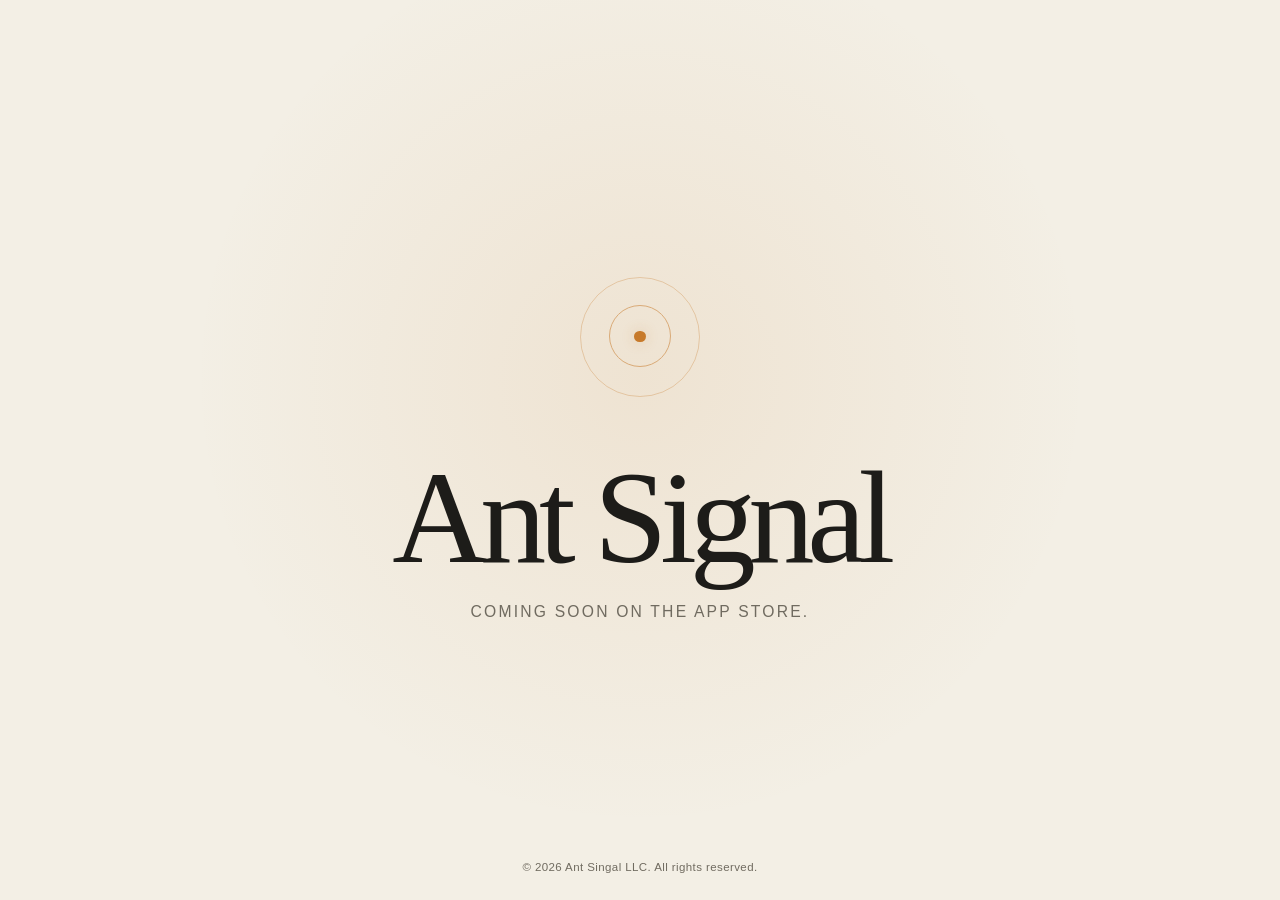
==== index.html @ f6fb0ec6 "Add landing page footer" ====
<!doctype html>
<html lang="en">
  <head>
    <meta charset="utf-8">
    <meta name="viewport" content="width=device-width, initial-scale=1">
    <meta name="referrer" content="no-referrer">
    <meta
      http-equiv="Content-Security-Policy"
      content="default-src 'self'; base-uri 'none'; connect-src 'none'; font-src 'self'; form-action 'none'; frame-src 'none'; img-src 'self' data:; object-src 'none'; script-src 'none'; style-src 'self'; upgrade-insecure-requests"
    >

    <title>Ant Signal</title>
    <meta name="description" content="Ant Signal is coming soon on the App Store.">
    <meta name="robots" content="index, follow">
    <meta name="theme-color" content="#f3efe5">
    <link rel="canonical" href="https://antsignal.com/">

    <meta property="og:type" content="website">
    <meta property="og:site_name" content="Ant Signal">
    <meta property="og:title" content="Ant Signal">
    <meta property="og:description" content="Coming soon on the App Store.">
    <meta property="og:url" content="https://antsignal.com/">
    <meta name="twitter:card" content="summary">
    <meta name="twitter:title" content="Ant Signal">
    <meta name="twitter:description" content="Coming soon on the App Store.">

    <link rel="stylesheet" href="styles.css">
  </head>
  <body>
    <main class="landing" aria-labelledby="page-title">
      <div class="signal" aria-hidden="true">
        <span class="signal__ring signal__ring--outer"></span>
        <span class="signal__ring signal__ring--inner"></span>
        <span class="signal__core"></span>
      </div>

      <div class="copy">
        <h1 id="page-title">Ant Signal</h1>
        <p class="tagline">Coming soon on the App Store.</p>
      </div>
    </main>

    <footer class="site-footer">
      <p>&copy; 2026 Ant Singal LLC. All rights reserved.</p>
    </footer>
  </body>
</html>
---- styles.css ----
:root {
  color-scheme: light;
  --paper: #f3efe5;
  --ink: #1d1c19;
  --muted: #706b60;
  --amber: #c77a2b;
  --amber-soft: rgba(199, 122, 43, 0.24);
  font-family: Inter, ui-sans-serif, -apple-system, BlinkMacSystemFont, "Segoe UI", sans-serif;
  font-synthesis: none;
  text-rendering: optimizeLegibility;
}

* {
  box-sizing: border-box;
}

html {
  min-width: 320px;
  min-height: 100%;
  background: var(--paper);
}

body {
  min-height: 100vh;
  min-height: 100svh;
  margin: 0;
  color: var(--ink);
  background:
    radial-gradient(circle at 50% 42%, rgba(199, 122, 43, 0.1), transparent 28rem),
    var(--paper);
}

body::before {
  position: fixed;
  inset: 0;
  z-index: -1;
  pointer-events: none;
  content: "";
  opacity: 0.28;
  background-image:
    linear-gradient(rgba(29, 28, 25, 0.025) 1px, transparent 1px),
    linear-gradient(90deg, rgba(29, 28, 25, 0.025) 1px, transparent 1px);
  background-size: 4rem 4rem;
  mask-image: radial-gradient(circle at center, black, transparent 70%);
}

.landing {
  display: grid;
  min-height: 100vh;
  min-height: 100svh;
  place-content: center;
  justify-items: center;
  gap: clamp(2.25rem, 7vh, 4.5rem);
  padding: clamp(2rem, 6vw, 5rem);
  text-align: center;
}

.signal {
  position: relative;
  display: grid;
  width: clamp(5.5rem, 14vw, 7.5rem);
  aspect-ratio: 1;
  place-items: center;
  color: var(--amber);
}

.signal__ring,
.signal__core {
  position: absolute;
  display: block;
  border-radius: 50%;
}

.signal__ring {
  border: 1px solid currentColor;
}

.signal__ring--outer {
  inset: 0;
  opacity: 0.3;
  animation: signal-breathe 4.8s ease-in-out infinite;
}

.signal__ring--inner {
  inset: 24%;
  opacity: 0.55;
  animation: signal-breathe 4.8s 0.45s ease-in-out infinite;
}

.signal__core {
  width: 0.72rem;
  aspect-ratio: 1;
  background: currentColor;
  box-shadow: 0 0 0.85rem var(--amber-soft);
}

.copy {
  display: grid;
  gap: 1rem;
}

h1,
p {
  margin: 0;
}

h1 {
  font-family: "Iowan Old Style", "Baskerville", "Times New Roman", serif;
  font-size: clamp(3.5rem, 11vw, 8.25rem);
  font-weight: 400;
  letter-spacing: -0.055em;
  line-height: 0.88;
}

.tagline {
  color: var(--muted);
  font-size: clamp(0.82rem, 1.5vw, 0.98rem);
  font-weight: 500;
  letter-spacing: 0.14em;
  line-height: 1.5;
  padding-top: 0.5rem;
  text-transform: uppercase;
}

.site-footer {
  position: fixed;
  right: 0;
  bottom: 0;
  left: 0;
  padding: 1.5rem clamp(1.5rem, 5vw, 4rem);
  text-align: center;
}

.site-footer p {
  color: var(--muted);
  font-size: 0.72rem;
  letter-spacing: 0.035em;
  line-height: 1.5;
}

@keyframes signal-breathe {
  0%,
  100% {
    opacity: 0.22;
    transform: scale(0.96);
  }

  50% {
    opacity: 0.55;
    transform: scale(1.04);
  }
}

@media (max-height: 540px) {
  .landing {
    grid-template-columns: auto auto;
    gap: 2.5rem;
    text-align: left;
  }

  .copy {
    justify-items: start;
  }

  h1 {
    font-size: clamp(3rem, 12vh, 5rem);
  }
}

@media (prefers-reduced-motion: reduce) {
  .signal__ring {
    animation: none;
  }
}
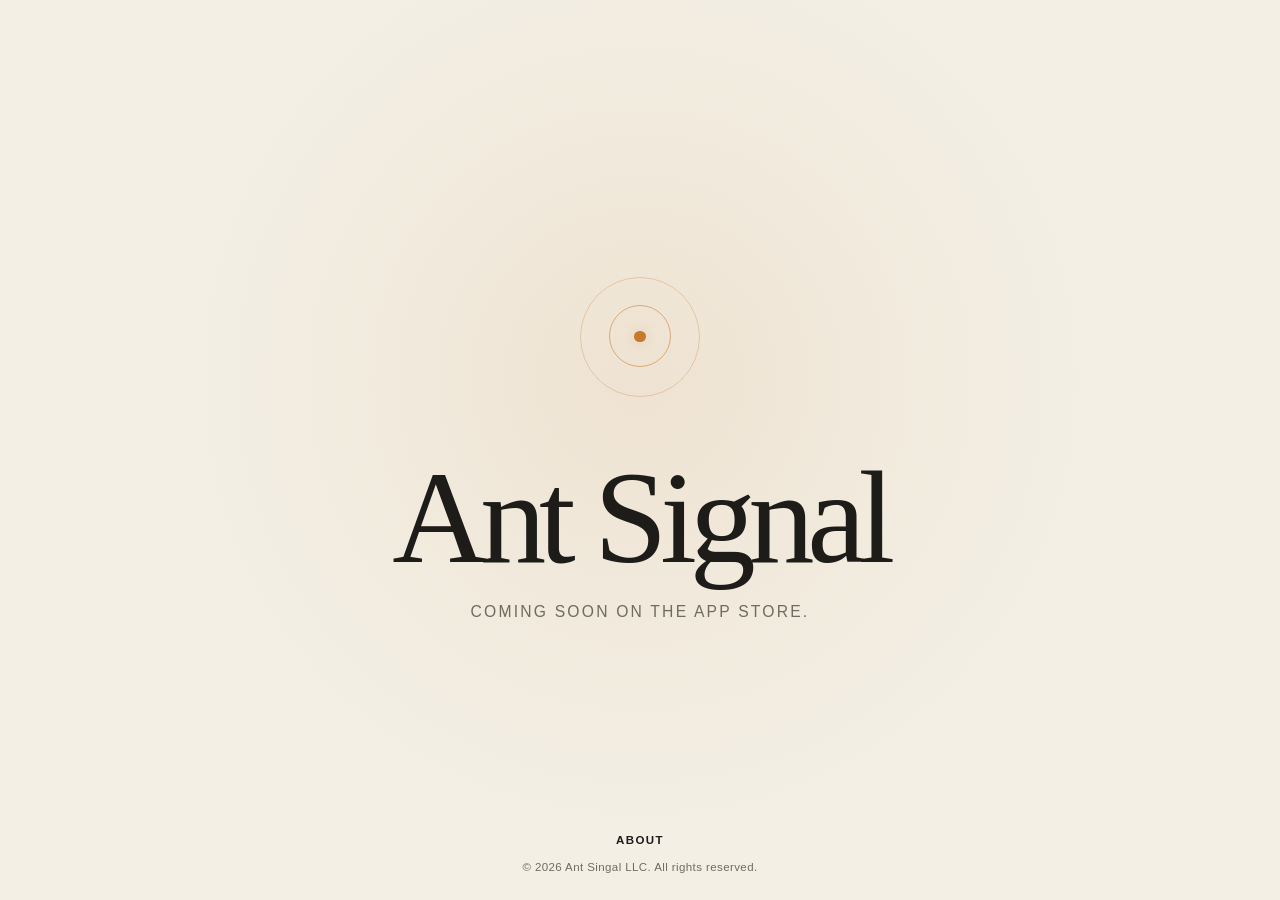
==== commit b2d042a6: "Add About page" ====
--- a/index.html
+++ b/index.html
@@ -41,6 +41,9 @@
     </main>
 
     <footer class="site-footer">
+      <nav class="footer-nav" aria-label="Footer">
+        <a href="about/">About</a>
+      </nav>
       <p>&copy; 2026 Ant Singal LLC. All rights reserved.</p>
     </footer>
   </body>
--- a/styles.css
+++ b/styles.css
@@ -127,8 +127,31 @@
   right: 0;
   bottom: 0;
   left: 0;
+  display: grid;
+  justify-items: center;
+  gap: 0.7rem;
   padding: 1.5rem clamp(1.5rem, 5vw, 4rem);
   text-align: center;
+}
+
+.footer-nav a {
+  color: var(--ink);
+  font-size: 0.72rem;
+  font-weight: 600;
+  letter-spacing: 0.12em;
+  text-decoration: none;
+  text-transform: uppercase;
+  transition: color 160ms ease;
+}
+
+.footer-nav a:hover {
+  color: var(--amber);
+}
+
+.footer-nav a:focus-visible {
+  border-radius: 0.2rem;
+  outline: 2px solid var(--amber);
+  outline-offset: 0.3rem;
 }
 
 .site-footer p {
@@ -138,6 +161,31 @@
   line-height: 1.5;
 }
 
+.about {
+  display: grid;
+  min-height: 100vh;
+  min-height: 100svh;
+  place-content: center;
+  padding: clamp(2rem, 6vw, 5rem) clamp(2rem, 8vw, 8rem) 8rem;
+  text-align: center;
+}
+
+.about__copy {
+  display: grid;
+  max-width: 44rem;
+  gap: 1.75rem;
+}
+
+.about h1 {
+  font-size: clamp(3.5rem, 10vw, 7rem);
+}
+
+.about__copy p {
+  color: var(--muted);
+  font-size: clamp(1rem, 2vw, 1.25rem);
+  line-height: 1.7;
+}
+
 @keyframes signal-breathe {
   0%,
   100% {
@@ -171,4 +219,8 @@
   .signal__ring {
     animation: none;
   }
-}
+
+  .footer-nav a {
+    transition: none;
+  }
+}
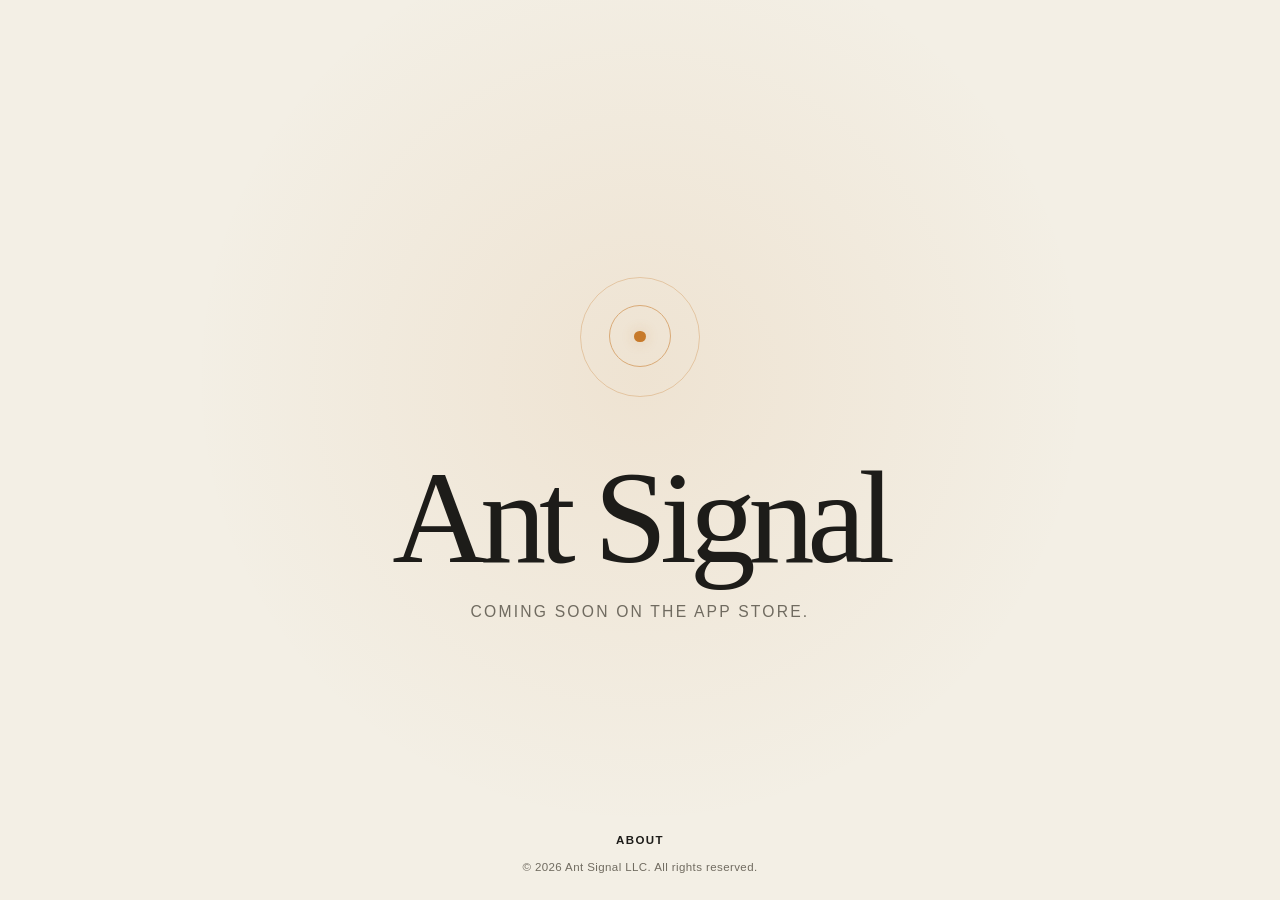
==== commit 791f3a18: "typo" ====
--- a/index.html
+++ b/index.html
@@ -44,7 +44,7 @@
       <nav class="footer-nav" aria-label="Footer">
         <a href="about/">About</a>
       </nav>
-      <p>&copy; 2026 Ant Singal LLC. All rights reserved.</p>
+      <p>&copy; 2026 Ant Signal LLC. All rights reserved.</p>
     </footer>
   </body>
 </html>
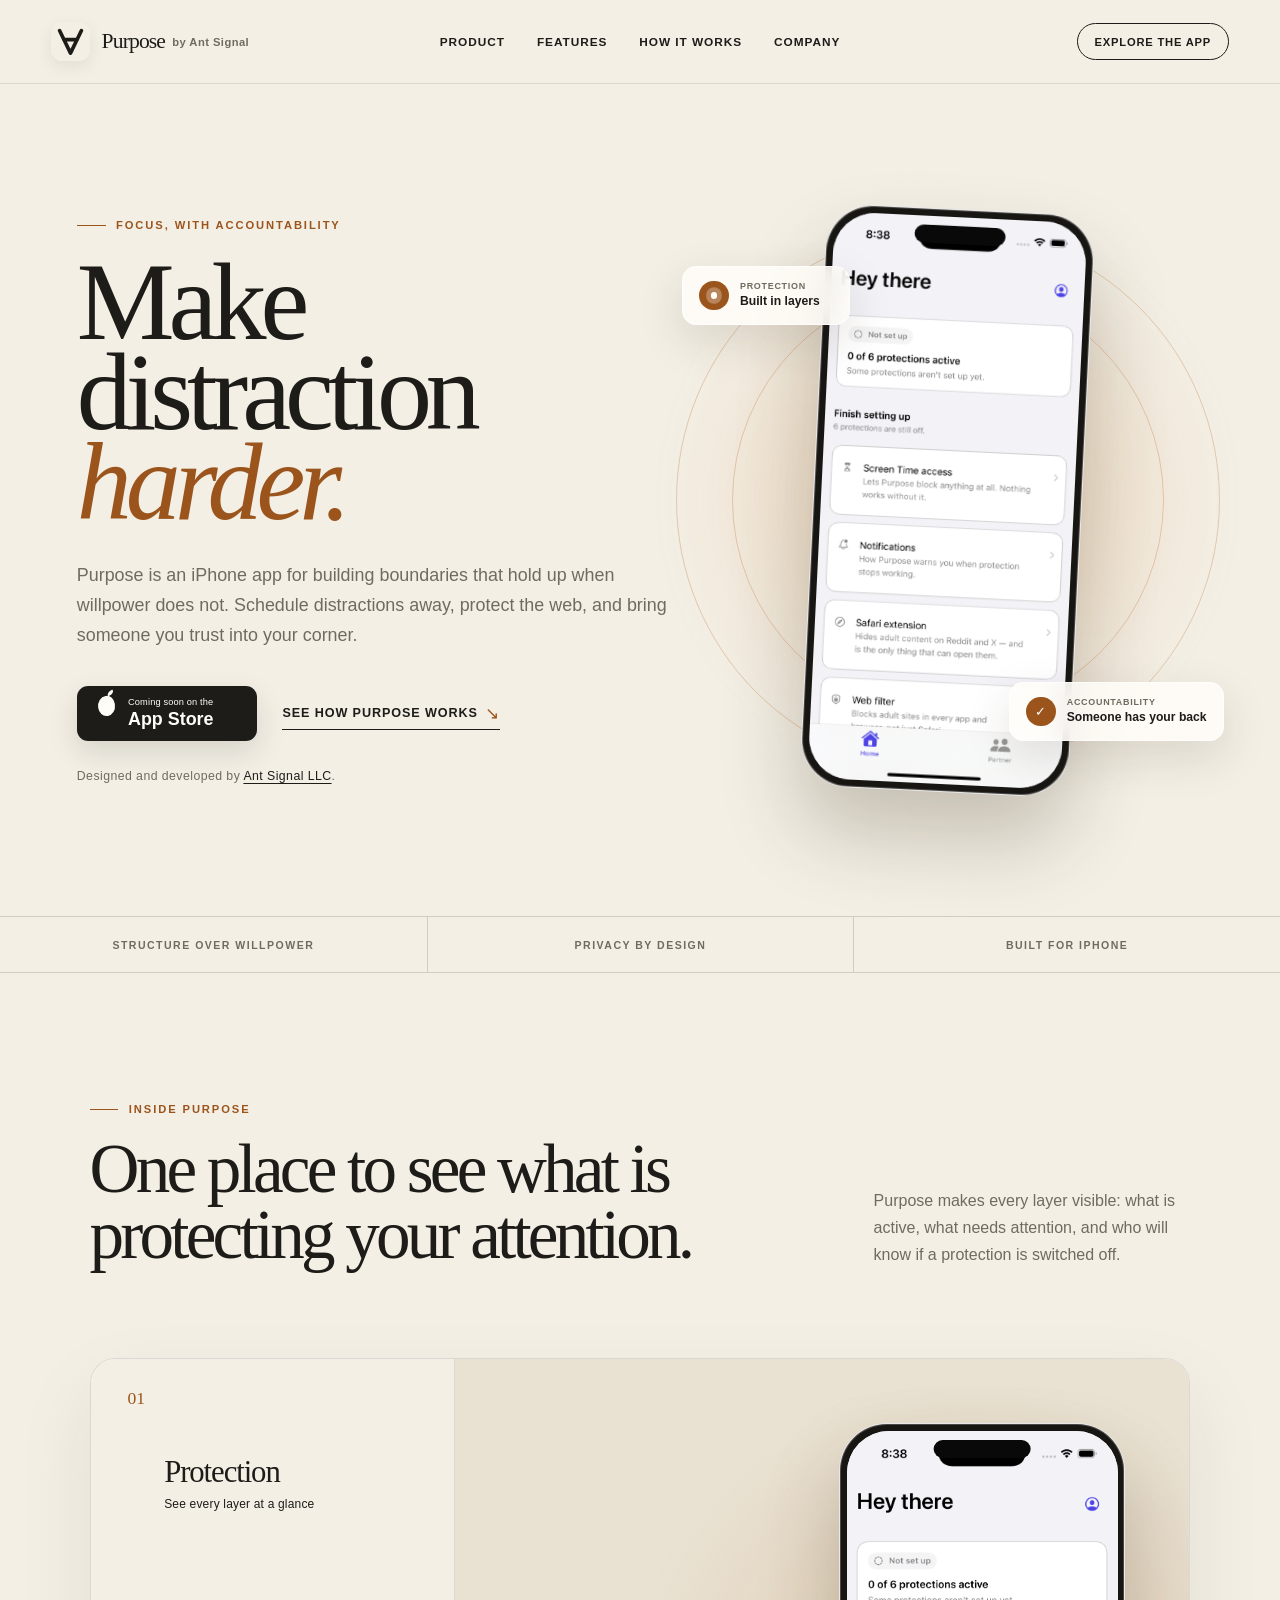
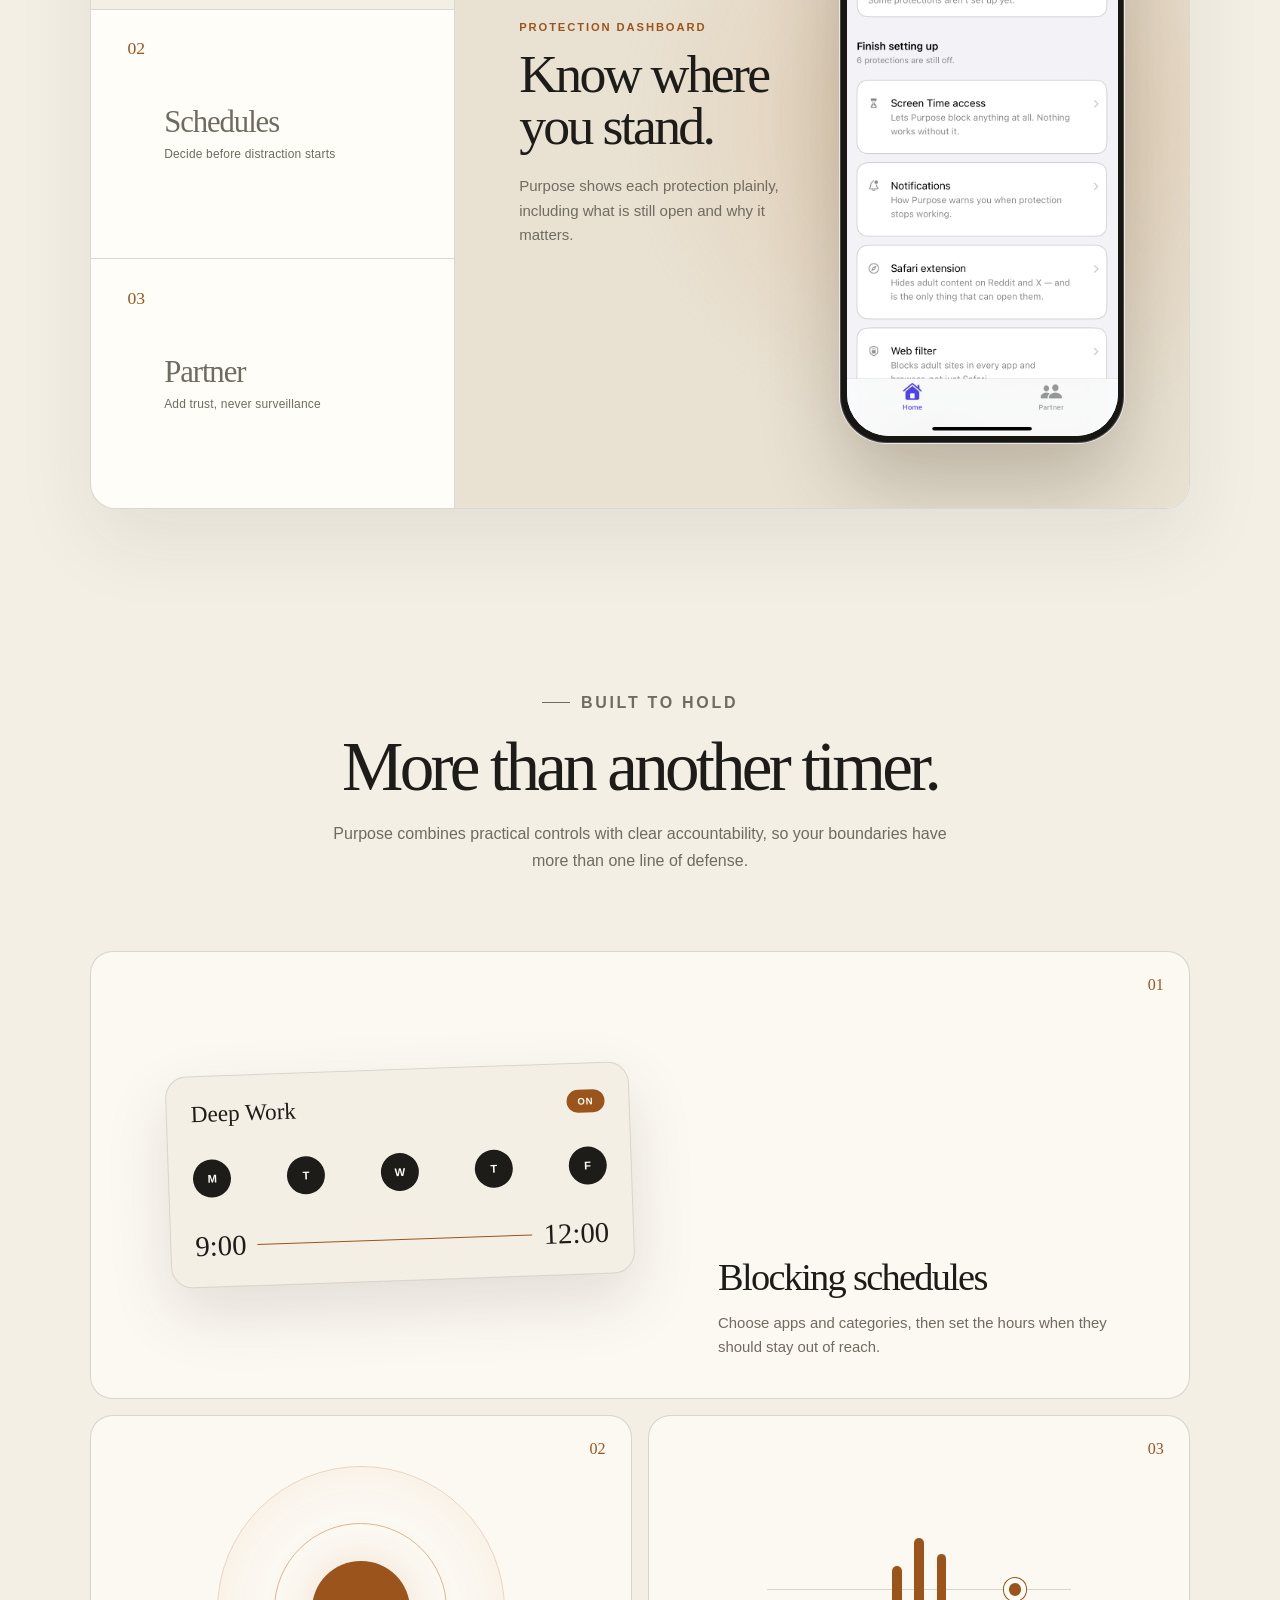
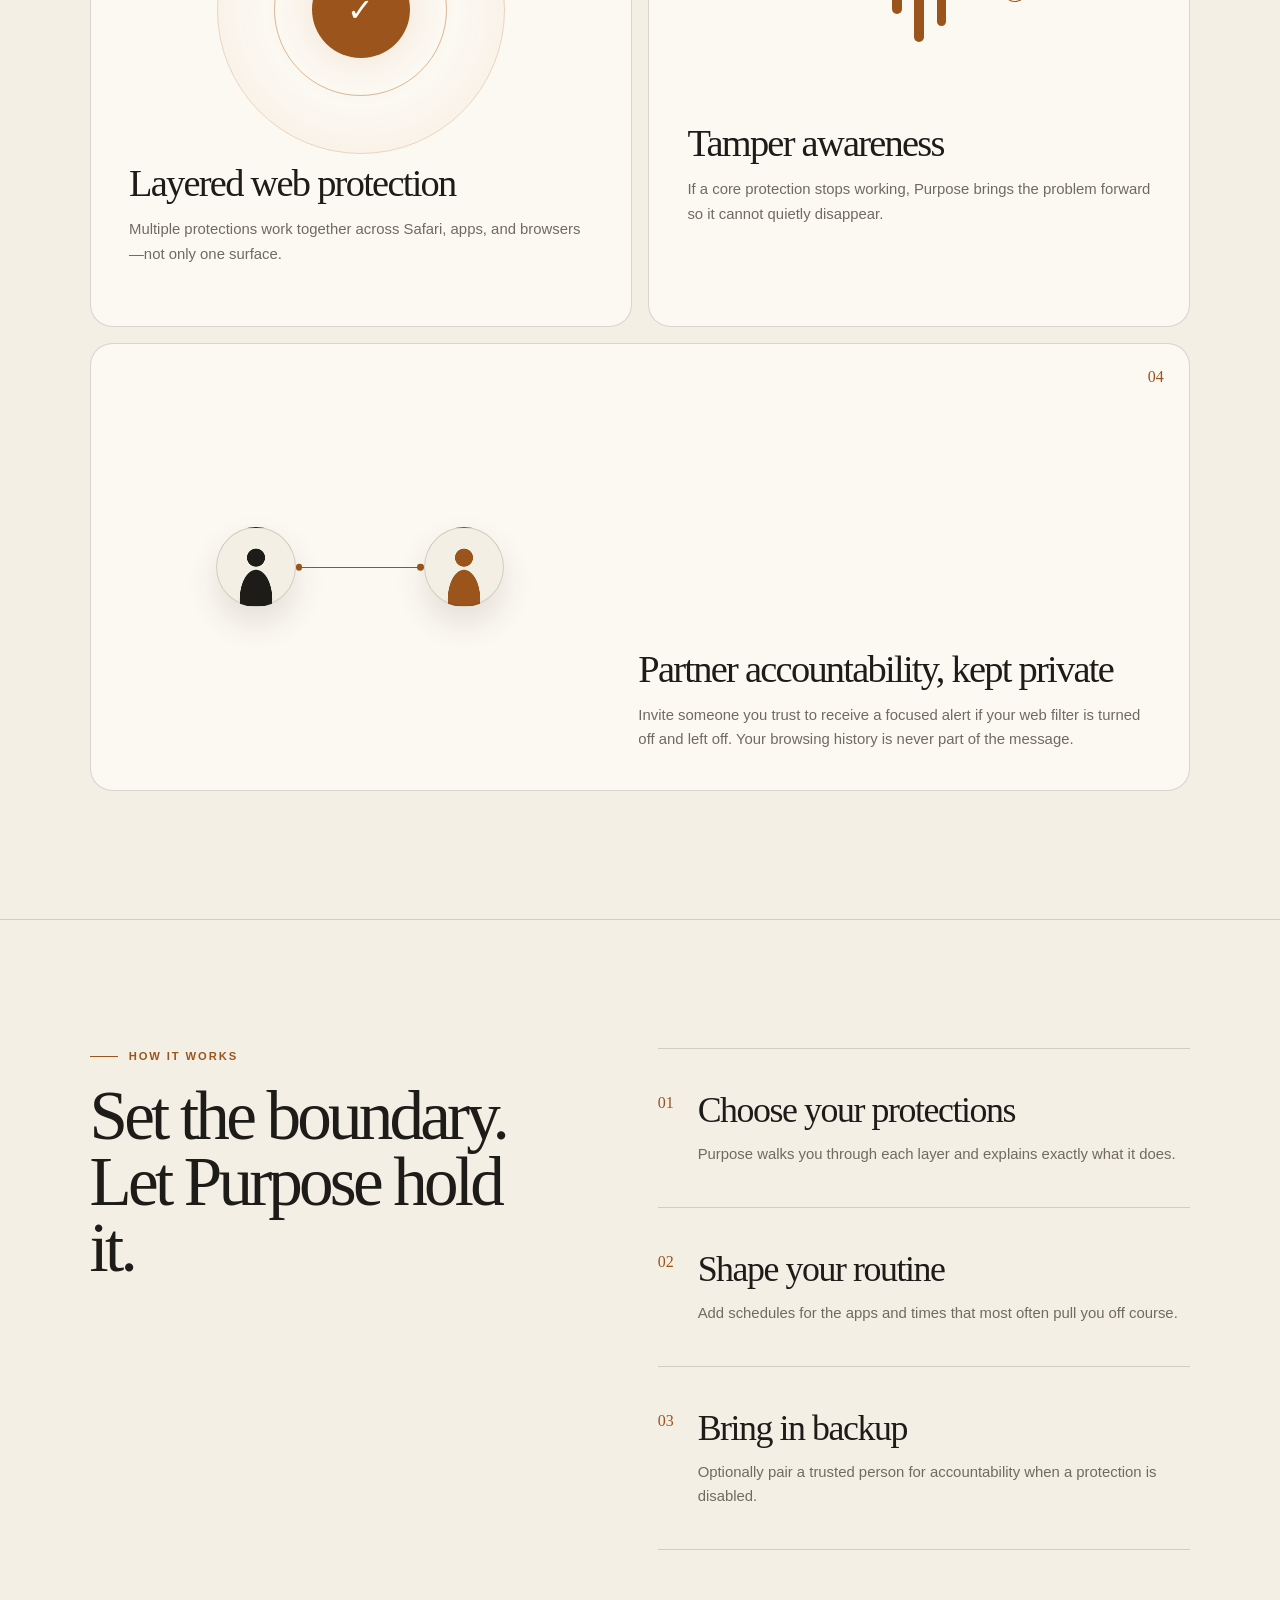
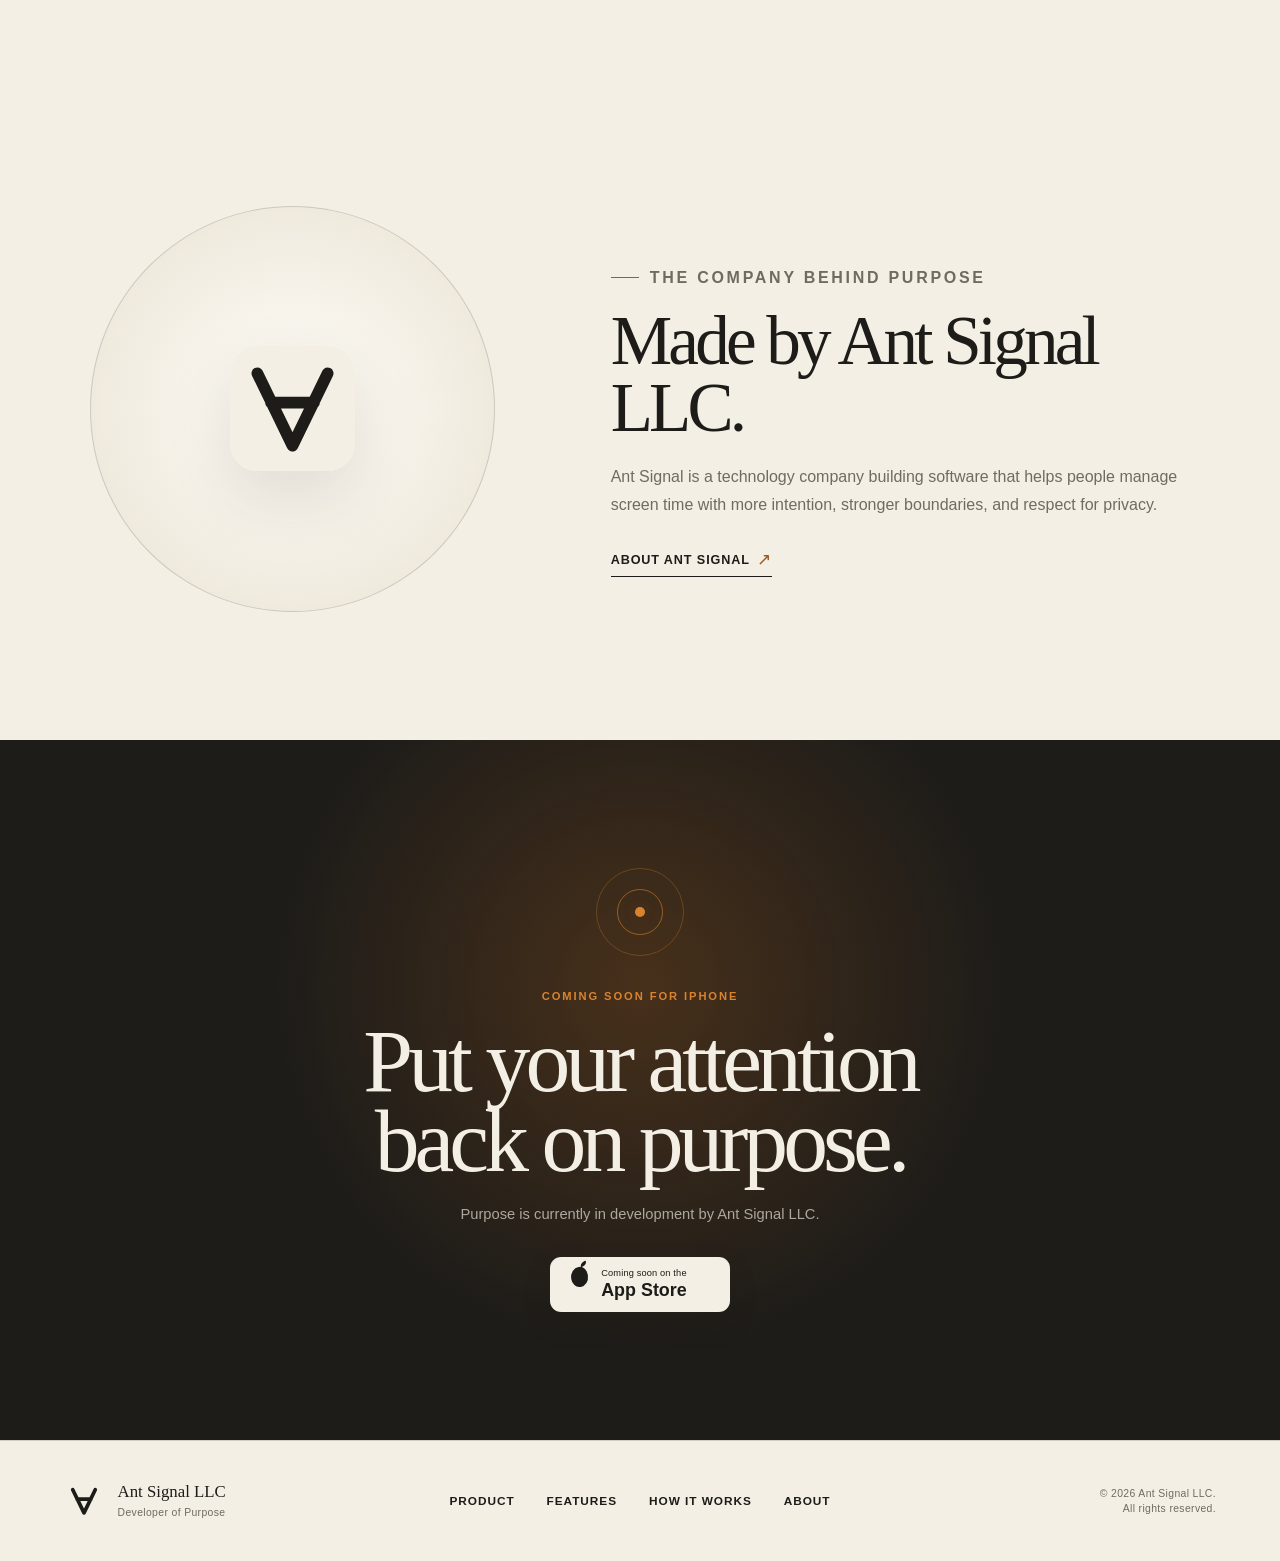
==== commit 49497886: "Build Purpose product landing page" ====
--- a/index.html
+++ b/index.html
@@ -3,48 +3,407 @@
   <head>
     <meta charset="utf-8">
     <meta name="viewport" content="width=device-width, initial-scale=1">
-    <meta name="referrer" content="no-referrer">
+    <meta name="referrer" content="strict-origin-when-cross-origin">
     <meta
       http-equiv="Content-Security-Policy"
-      content="default-src 'self'; base-uri 'none'; connect-src 'none'; font-src 'self'; form-action 'none'; frame-src 'none'; img-src 'self' data:; object-src 'none'; script-src 'none'; style-src 'self'; upgrade-insecure-requests"
+      content="default-src 'self'; base-uri 'none'; connect-src 'none'; font-src 'self'; form-action 'none'; frame-ancestors 'none'; frame-src 'none'; img-src 'self' data:; object-src 'none'; script-src 'self' 'unsafe-inline'; style-src 'self'; upgrade-insecure-requests"
     >
 
-    <title>Ant Signal</title>
-    <meta name="description" content="Ant Signal is coming soon on the App Store.">
+    <title>Purpose — Make distraction harder</title>
+    <meta
+      name="description"
+      content="Purpose is an accountability and focus app for iPhone, designed and developed by Ant Signal LLC. Build stronger boundaries with schedules, layered web protection, and a trusted partner."
+    >
     <meta name="robots" content="index, follow">
     <meta name="theme-color" content="#f3efe5">
+    <link rel="icon" href="favicon.svg" type="image/svg+xml" sizes="any">
     <link rel="canonical" href="https://antsignal.com/">
 
     <meta property="og:type" content="website">
     <meta property="og:site_name" content="Ant Signal">
-    <meta property="og:title" content="Ant Signal">
-    <meta property="og:description" content="Coming soon on the App Store.">
+    <meta property="og:title" content="Purpose — Make distraction harder">
+    <meta
+      property="og:description"
+      content="A focused, accountable way to build stronger digital boundaries on iPhone."
+    >
     <meta property="og:url" content="https://antsignal.com/">
-    <meta name="twitter:card" content="summary">
-    <meta name="twitter:title" content="Ant Signal">
-    <meta name="twitter:description" content="Coming soon on the App Store.">
-
-    <link rel="stylesheet" href="styles.css">
+    <meta property="og:image" content="https://antsignal.com/assets/purpose-social-card.png">
+    <meta property="og:image:alt" content="Purpose by Ant Signal — Make distraction harder">
+    <meta name="twitter:card" content="summary_large_image">
+    <meta name="twitter:title" content="Purpose — Make distraction harder">
+    <meta
+      name="twitter:description"
+      content="A focused, accountable way to build stronger digital boundaries on iPhone."
+    >
+    <meta name="twitter:image" content="https://antsignal.com/assets/purpose-social-card.png">
+
+    <script type="application/ld+json">
+      {
+        "@context": "https://schema.org",
+        "@graph": [
+          {
+            "@type": "Organization",
+            "@id": "https://antsignal.com/#organization",
+            "name": "Ant Signal LLC",
+            "url": "https://antsignal.com/",
+            "logo": "https://antsignal.com/assets/ant-signal-icon.svg",
+            "founder": [
+              { "@type": "Person", "name": "Ahmad Shafaat Ahsen", "jobTitle": "CEO" },
+              { "@type": "Person", "name": "Manaf Asif", "jobTitle": "CTO" }
+            ]
+          },
+          {
+            "@type": "SoftwareApplication",
+            "@id": "https://antsignal.com/#purpose",
+            "name": "Purpose",
+            "applicationCategory": "ProductivityApplication",
+            "operatingSystem": "iOS",
+            "description": "An accountability and focus app that helps people build stronger digital boundaries.",
+            "author": { "@id": "https://antsignal.com/#organization" },
+            "url": "https://antsignal.com/#product"
+          },
+          {
+            "@type": "WebSite",
+            "@id": "https://antsignal.com/#website",
+            "url": "https://antsignal.com/",
+            "name": "Purpose by Ant Signal",
+            "publisher": { "@id": "https://antsignal.com/#organization" }
+          }
+        ]
+      }
+    </script>
+
+    <link rel="stylesheet" href="styles.css?v=3">
+    <script src="script.js?v=3" defer></script>
   </head>
   <body>
-    <main class="landing" aria-labelledby="page-title">
-      <div class="signal" aria-hidden="true">
-        <span class="signal__ring signal__ring--outer"></span>
-        <span class="signal__ring signal__ring--inner"></span>
-        <span class="signal__core"></span>
+    <a class="skip-link" href="#main-content">Skip to content</a>
+
+    <header class="site-header">
+      <a class="brand" href="./" aria-label="Purpose by Ant Signal, home">
+        <img src="assets/ant-signal-icon.svg" width="42" height="42" alt="">
+        <span class="brand__product">Purpose</span>
+        <span class="brand__company">by Ant Signal</span>
+      </a>
+
+      <nav class="site-nav" aria-label="Primary navigation">
+        <a href="#product">Product</a>
+        <a href="#features">Features</a>
+        <a href="#how-it-works">How it works</a>
+        <a href="#company">Company</a>
+      </nav>
+
+      <a class="nav-cta" href="#product">Explore the app</a>
+    </header>
+
+    <main id="main-content">
+      <section class="hero" aria-labelledby="hero-title">
+        <div class="hero__copy">
+          <p class="eyebrow"><span></span> Focus, with accountability</p>
+          <h1 id="hero-title">Make distraction<br><em>harder.</em></h1>
+          <p class="hero__intro">
+            Purpose is an iPhone app for building boundaries that hold up when willpower
+            does not. Schedule distractions away, protect the web, and bring someone you
+            trust into your corner.
+          </p>
+          <div class="hero__actions">
+            <span class="app-store-button" aria-label="Purpose is coming soon on the App Store">
+              <span class="apple-mark" aria-hidden="true">●</span>
+              <span><small>Coming soon on the</small>App Store</span>
+            </span>
+            <a class="text-link" href="#product">See how Purpose works <span aria-hidden="true">↘</span></a>
+          </div>
+          <p class="company-note">
+            Designed and developed by <a href="about/">Ant Signal LLC</a>.
+          </p>
+        </div>
+
+        <div class="hero__visual" aria-label="Purpose app preview">
+          <div class="signal-orbit signal-orbit--one" aria-hidden="true"></div>
+          <div class="signal-orbit signal-orbit--two" aria-hidden="true"></div>
+          <div class="phone phone--hero">
+            <div class="phone__screen">
+              <img
+                src="assets/screenshots/purpose-protection.png"
+                alt="Purpose protection dashboard showing the setup status of Screen Time, notifications, and Safari protection"
+                width="736"
+                height="1600"
+              >
+            </div>
+          </div>
+          <div class="status-float status-float--top" aria-hidden="true">
+            <span class="status-dot"></span>
+            <span><small>Protection</small>Built in layers</span>
+          </div>
+          <div class="status-float status-float--bottom" aria-hidden="true">
+            <span class="status-icon">✓</span>
+            <span><small>Accountability</small>Someone has your back</span>
+          </div>
+        </div>
+      </section>
+
+      <div class="principle-strip" aria-label="Purpose principles">
+        <p>Structure over willpower</p>
+        <p>Privacy by design</p>
+        <p>Built for iPhone</p>
       </div>
 
-      <div class="copy">
-        <h1 id="page-title">Ant Signal</h1>
-        <p class="tagline">Coming soon on the App Store.</p>
+      <section class="product-section" id="product" aria-labelledby="product-title">
+        <div class="section-heading section-heading--split">
+          <div>
+            <p class="eyebrow"><span></span> Inside Purpose</p>
+            <h2 id="product-title">One place to see what is protecting your attention.</h2>
+          </div>
+          <p>
+            Purpose makes every layer visible: what is active, what needs attention, and
+            who will know if a protection is switched off.
+          </p>
+        </div>
+
+        <div class="showcase" data-tabs>
+          <div class="showcase__tabs" role="tablist" aria-label="Purpose app screens">
+            <button
+              id="tab-protection"
+              class="showcase-tab"
+              type="button"
+              role="tab"
+              aria-selected="true"
+              aria-controls="panel-protection"
+              tabindex="0"
+            >
+              <span class="showcase-tab__number">01</span>
+              <span><strong>Protection</strong><small>See every layer at a glance</small></span>
+            </button>
+            <button
+              id="tab-schedules"
+              class="showcase-tab"
+              type="button"
+              role="tab"
+              aria-selected="false"
+              aria-controls="panel-schedules"
+              tabindex="-1"
+            >
+              <span class="showcase-tab__number">02</span>
+              <span><strong>Schedules</strong><small>Decide before distraction starts</small></span>
+            </button>
+            <button
+              id="tab-partner"
+              class="showcase-tab"
+              type="button"
+              role="tab"
+              aria-selected="false"
+              aria-controls="panel-partner"
+              tabindex="-1"
+            >
+              <span class="showcase-tab__number">03</span>
+              <span><strong>Partner</strong><small>Add trust, never surveillance</small></span>
+            </button>
+          </div>
+
+          <div class="showcase__stage">
+            <article
+              id="panel-protection"
+              class="showcase-panel"
+              role="tabpanel"
+              aria-labelledby="tab-protection"
+              tabindex="0"
+            >
+              <div class="showcase-panel__copy">
+                <p class="label">Protection dashboard</p>
+                <h3>Know where you stand.</h3>
+                <p>Purpose shows each protection plainly, including what is still open and why it matters.</p>
+              </div>
+              <div class="phone phone--showcase">
+                <div class="phone__screen">
+                  <img
+                    src="assets/screenshots/purpose-protection.png"
+                    alt="Purpose dashboard listing available protection layers"
+                    width="736"
+                    height="1600"
+                  >
+                </div>
+              </div>
+            </article>
+
+            <article
+              id="panel-schedules"
+              class="showcase-panel"
+              role="tabpanel"
+              aria-labelledby="tab-schedules"
+              tabindex="0"
+            >
+              <div class="showcase-panel__copy">
+                <p class="label">Blocking schedules</p>
+                <h3>Make the decision once.</h3>
+                <p>Choose the apps, days, and hours. Purpose applies the boundary when the moment arrives.</p>
+              </div>
+              <div class="phone phone--showcase">
+                <div class="phone__screen">
+                  <img
+                    src="assets/screenshots/purpose-schedules.png"
+                    alt="Purpose schedule editor for choosing blocking times and apps"
+                    width="736"
+                    height="1600"
+                  >
+                </div>
+              </div>
+            </article>
+
+            <article
+              id="panel-partner"
+              class="showcase-panel"
+              role="tabpanel"
+              aria-labelledby="tab-partner"
+              tabindex="0"
+            >
+              <div class="showcase-panel__copy">
+                <p class="label">Accountability partner</p>
+                <h3>Support without surveillance.</h3>
+                <p>Your partner can be alerted if the filter is disabled. Purpose never tells them what you browse.</p>
+              </div>
+              <div class="phone phone--showcase">
+                <div class="phone__screen">
+                  <img
+                    src="assets/screenshots/purpose-partner.png"
+                    alt="Purpose partner screen explaining private accountability alerts"
+                    width="736"
+                    height="1600"
+                  >
+                </div>
+              </div>
+            </article>
+          </div>
+        </div>
+      </section>
+
+      <section class="features-section" id="features" aria-labelledby="features-title">
+        <div class="section-heading section-heading--centered">
+          <p class="eyebrow"><span></span> Built to hold</p>
+          <h2 id="features-title">More than another timer.</h2>
+          <p>Purpose combines practical controls with clear accountability, so your boundaries have more than one line of defense.</p>
+        </div>
+
+        <div class="feature-grid">
+          <article class="feature-card feature-card--large">
+            <span class="feature-card__number">01</span>
+            <div class="feature-card__art schedule-art" aria-hidden="true">
+              <div class="schedule-art__header"><span>Deep Work</span><span>On</span></div>
+              <div class="schedule-art__days">
+                <span>M</span><span>T</span><span>W</span><span>T</span><span>F</span>
+              </div>
+              <div class="schedule-art__time"><span>9:00</span><i></i><span>12:00</span></div>
+            </div>
+            <div>
+              <h3>Blocking schedules</h3>
+              <p>Choose apps and categories, then set the hours when they should stay out of reach.</p>
+            </div>
+          </article>
+
+          <article class="feature-card">
+            <span class="feature-card__number">02</span>
+            <div class="feature-card__art shield-art" aria-hidden="true">
+              <span class="shield-art__outer"></span>
+              <span class="shield-art__inner"></span>
+              <span class="shield-art__core">✓</span>
+            </div>
+            <div>
+              <h3>Layered web protection</h3>
+              <p>Multiple protections work together across Safari, apps, and browsers—not only one surface.</p>
+            </div>
+          </article>
+
+          <article class="feature-card">
+            <span class="feature-card__number">03</span>
+            <div class="feature-card__art pulse-art" aria-hidden="true">
+              <span></span><span></span><span></span>
+              <i></i>
+            </div>
+            <div>
+              <h3>Tamper awareness</h3>
+              <p>If a core protection stops working, Purpose brings the problem forward so it cannot quietly disappear.</p>
+            </div>
+          </article>
+
+          <article class="feature-card feature-card--wide">
+            <span class="feature-card__number">04</span>
+            <div class="feature-card__art partner-art" aria-hidden="true">
+              <span class="partner-art__person partner-art__person--one"></span>
+              <i></i>
+              <span class="partner-art__person partner-art__person--two"></span>
+            </div>
+            <div>
+              <h3>Partner accountability, kept private</h3>
+              <p>Invite someone you trust to receive a focused alert if your web filter is turned off and left off. Your browsing history is never part of the message.</p>
+            </div>
+          </article>
+        </div>
+      </section>
+
+      <section class="steps-section" id="how-it-works" aria-labelledby="steps-title">
+        <div class="steps-intro">
+          <p class="eyebrow"><span></span> How it works</p>
+          <h2 id="steps-title">Set the boundary.<br>Let Purpose hold it.</h2>
+        </div>
+
+        <ol class="steps-list">
+          <li>
+            <span class="steps-list__number">01</span>
+            <div><h3>Choose your protections</h3><p>Purpose walks you through each layer and explains exactly what it does.</p></div>
+          </li>
+          <li>
+            <span class="steps-list__number">02</span>
+            <div><h3>Shape your routine</h3><p>Add schedules for the apps and times that most often pull you off course.</p></div>
+          </li>
+          <li>
+            <span class="steps-list__number">03</span>
+            <div><h3>Bring in backup</h3><p>Optionally pair a trusted person for accountability when a protection is disabled.</p></div>
+          </li>
+        </ol>
+      </section>
+
+      <section class="company-section" id="company" aria-labelledby="company-title">
+        <div class="company-section__mark" aria-hidden="true">
+          <img src="assets/ant-signal-icon.svg" width="96" height="96" alt="">
+        </div>
+        <div>
+          <p class="eyebrow"><span></span> The company behind Purpose</p>
+          <h2 id="company-title">Made by Ant Signal LLC.</h2>
+          <p>
+            Ant Signal is a technology company building software that helps people manage
+            screen time with more intention, stronger boundaries, and respect for privacy.
+          </p>
+          <a class="text-link" href="about/">About Ant Signal <span aria-hidden="true">↗</span></a>
+        </div>
+      </section>
+
+      <section class="closing" aria-labelledby="closing-title">
+        <div class="signal" aria-hidden="true">
+          <span class="signal__ring signal__ring--outer"></span>
+          <span class="signal__ring signal__ring--inner"></span>
+          <span class="signal__core"></span>
+        </div>
+        <p class="eyebrow">Coming soon for iPhone</p>
+        <h2 id="closing-title">Put your attention<br>back on purpose.</h2>
+        <p>Purpose is currently in development by Ant Signal LLC.</p>
+        <span class="app-store-button app-store-button--light" aria-label="Purpose is coming soon on the App Store">
+          <span class="apple-mark" aria-hidden="true">●</span>
+          <span><small>Coming soon on the</small>App Store</span>
+        </span>
+      </section>
+    </main>
+
+    <footer class="site-footer">
+      <div class="footer-brand">
+        <img src="assets/ant-signal-icon.svg" width="48" height="48" alt="">
+        <div><strong>Ant Signal LLC</strong><span>Developer of Purpose</span></div>
       </div>
-    </main>
-
-    <footer class="site-footer">
-      <nav class="footer-nav" aria-label="Footer">
+      <nav class="footer-nav" aria-label="Footer navigation">
+        <a href="#product">Product</a>
+        <a href="#features">Features</a>
+        <a href="#how-it-works">How it works</a>
         <a href="about/">About</a>
       </nav>
-      <p>&copy; 2026 Ant Signal LLC. All rights reserved.</p>
+      <p class="footer-legal">&copy; 2026 Ant Signal LLC.<br>All rights reserved.</p>
     </footer>
   </body>
 </html>
--- a/styles.css
+++ b/styles.css
@@ -1,13 +1,22 @@
 :root {
   color-scheme: light;
   --paper: #f3efe5;
+  --paper-deep: #e9e2d3;
   --ink: #1d1c19;
   --muted: #706b60;
-  --amber: #c77a2b;
-  --amber-soft: rgba(199, 122, 43, 0.24);
-  font-family: Inter, ui-sans-serif, -apple-system, BlinkMacSystemFont, "Segoe UI", sans-serif;
+  --amber: #9b551c;
+  --amber-bright: #d9832f;
+  --amber-soft: rgba(185, 102, 31, 0.16);
+  --line: rgba(29, 28, 25, 0.16);
+  --white: #fffdf8;
+  --shadow: 0 1.6rem 4rem rgba(55, 41, 20, 0.13);
+  --serif: "Iowan Old Style", "Baskerville", "Times New Roman", serif;
+  --sans: Inter, ui-sans-serif, -apple-system, BlinkMacSystemFont, "Segoe UI", sans-serif;
+  font-family: var(--sans);
   font-synthesis: none;
   text-rendering: optimizeLegibility;
+  scroll-behavior: smooth;
+  scroll-padding-top: 7rem;
 }
 
 * {
@@ -22,12 +31,10 @@
 
 body {
   min-height: 100vh;
-  min-height: 100svh;
   margin: 0;
+  overflow-x: hidden;
   color: var(--ink);
-  background:
-    radial-gradient(circle at 50% 42%, rgba(199, 122, 43, 0.1), transparent 28rem),
-    var(--paper);
+  background: var(--paper);
 }
 
 body::before {
@@ -36,32 +43,1033 @@
   z-index: -1;
   pointer-events: none;
   content: "";
-  opacity: 0.28;
+  opacity: 0.26;
   background-image:
-    linear-gradient(rgba(29, 28, 25, 0.025) 1px, transparent 1px),
-    linear-gradient(90deg, rgba(29, 28, 25, 0.025) 1px, transparent 1px);
+    linear-gradient(rgba(29, 28, 25, 0.026) 1px, transparent 1px),
+    linear-gradient(90deg, rgba(29, 28, 25, 0.026) 1px, transparent 1px);
   background-size: 4rem 4rem;
-  mask-image: radial-gradient(circle at center, black, transparent 70%);
-}
-
-.landing {
-  display: grid;
-  min-height: 100vh;
-  min-height: 100svh;
-  place-content: center;
-  justify-items: center;
-  gap: clamp(2.25rem, 7vh, 4.5rem);
-  padding: clamp(2rem, 6vw, 5rem);
+  mask-image: radial-gradient(circle at 52% 18%, black, transparent 68%);
+}
+
+img {
+  display: block;
+  max-width: 100%;
+}
+
+a {
+  color: inherit;
+}
+
+button,
+a {
+  -webkit-tap-highlight-color: transparent;
+}
+
+button {
+  font: inherit;
+}
+
+h1,
+h2,
+h3,
+p {
+  margin: 0;
+}
+
+h1,
+h2 {
+  font-family: var(--serif);
+  font-weight: 400;
+  letter-spacing: -0.055em;
+}
+
+h1 em,
+h2 em {
+  color: var(--amber);
+  font-weight: inherit;
+}
+
+.skip-link {
+  position: fixed;
+  top: 0.75rem;
+  left: 0.75rem;
+  z-index: 100;
+  padding: 0.8rem 1rem;
+  border-radius: 0.4rem;
+  color: var(--white);
+  background: var(--ink);
+  transform: translateY(-180%);
+  transition: transform 160ms ease;
+}
+
+.skip-link:focus {
+  transform: translateY(0);
+}
+
+:focus-visible {
+  border-radius: 0.2rem;
+  outline: 3px solid var(--amber);
+  outline-offset: 0.28rem;
+}
+
+.site-header {
+  position: sticky;
+  top: 0;
+  z-index: 50;
+  display: grid;
+  grid-template-columns: 1fr auto 1fr;
+  align-items: center;
+  min-height: 5.25rem;
+  padding: 0.8rem clamp(1.25rem, 4vw, 4.5rem);
+  border-bottom: 1px solid rgba(29, 28, 25, 0.1);
+  background: rgba(243, 239, 229, 0.89);
+  backdrop-filter: blur(18px);
+}
+
+.brand {
+  display: inline-flex;
+  align-items: center;
+  justify-self: start;
+  text-decoration: none;
+}
+
+.brand img {
+  width: 2.45rem;
+  height: 2.45rem;
+  margin-right: 0.7rem;
+  border-radius: 0.72rem;
+  box-shadow: 0 0.35rem 1rem rgba(29, 28, 25, 0.08);
+}
+
+.brand__product {
+  font-family: var(--serif);
+  font-size: 1.35rem;
+  letter-spacing: -0.04em;
+}
+
+.brand__company {
+  margin-left: 0.45rem;
+  color: var(--muted);
+  font-size: 0.7rem;
+  font-weight: 600;
+  letter-spacing: 0.04em;
+}
+
+.site-nav,
+.footer-nav {
+  display: flex;
+  align-items: center;
+  gap: clamp(1.25rem, 2.5vw, 2.5rem);
+}
+
+.site-nav a,
+.footer-nav a {
+  font-size: 0.74rem;
+  font-weight: 650;
+  letter-spacing: 0.08em;
+  text-decoration: none;
+  text-transform: uppercase;
+}
+
+.site-nav a {
+  position: relative;
+  padding-block: 0.65rem;
+}
+
+.site-nav a::after {
+  position: absolute;
+  right: 0;
+  bottom: 0.35rem;
+  left: 0;
+  height: 1px;
+  content: "";
+  background: var(--amber);
+  transform: scaleX(0);
+  transition: transform 180ms ease;
+}
+
+.site-nav a:hover::after,
+.site-nav a[aria-current="page"]::after {
+  transform: scaleX(1);
+}
+
+.nav-cta {
+  justify-self: end;
+  padding: 0.72rem 1.05rem;
+  border: 1px solid var(--ink);
+  border-radius: 100vmax;
+  font-size: 0.7rem;
+  font-weight: 700;
+  letter-spacing: 0.07em;
+  text-decoration: none;
+  text-transform: uppercase;
+  transition: color 160ms ease, background 160ms ease;
+}
+
+.nav-cta:hover {
+  color: var(--paper);
+  background: var(--ink);
+}
+
+.hero {
+  display: grid;
+  grid-template-columns: minmax(0, 0.94fr) minmax(24rem, 0.78fr);
+  align-items: center;
+  max-width: 92rem;
+  min-height: calc(100vh - 5.25rem);
+  min-height: calc(100svh - 5.25rem);
+  margin-inline: auto;
+  padding: clamp(4rem, 8vh, 7rem) clamp(1.5rem, 6vw, 7rem);
+}
+
+.hero__copy {
+  position: relative;
+  z-index: 2;
+  max-width: 47rem;
+}
+
+.eyebrow,
+.label {
+  color: var(--amber);
+  font-size: 0.7rem;
+  font-weight: 750;
+  letter-spacing: 0.17em;
+  line-height: 1.5;
+  text-transform: uppercase;
+}
+
+.eyebrow {
+  display: flex;
+  align-items: center;
+  gap: 0.65rem;
+}
+
+.eyebrow > span {
+  display: inline-block;
+  width: 1.8rem;
+  height: 1px;
+  background: currentColor;
+}
+
+.hero h1 {
+  margin-top: 1.45rem;
+  font-size: clamp(4.2rem, 8.6vw, 8.25rem);
+  line-height: 0.82;
+}
+
+.hero__intro {
+  max-width: 39rem;
+  margin-top: 2rem;
+  color: var(--muted);
+  font-size: clamp(1.02rem, 1.4vw, 1.22rem);
+  line-height: 1.7;
+}
+
+.hero__actions {
+  display: flex;
+  flex-wrap: wrap;
+  align-items: center;
+  gap: 1.6rem;
+  margin-top: 2.2rem;
+}
+
+.app-store-button {
+  display: inline-flex;
+  align-items: center;
+  gap: 0.65rem;
+  min-width: 11.25rem;
+  min-height: 3.45rem;
+  padding: 0.55rem 1.15rem;
+  border-radius: 0.7rem;
+  color: var(--white);
+  background: var(--ink);
+  box-shadow: 0 0.7rem 1.8rem rgba(29, 28, 25, 0.13);
+}
+
+.app-store-button > span:last-child {
+  display: grid;
+  font-size: 1.12rem;
+  font-weight: 620;
+  line-height: 1.03;
+}
+
+.app-store-button small {
+  margin-bottom: 0.16rem;
+  font-size: 0.58rem;
+  font-weight: 500;
+  letter-spacing: 0.015em;
+}
+
+.apple-mark {
+  position: relative;
+  width: 1.4rem;
+  color: transparent;
+}
+
+.apple-mark::before,
+.apple-mark::after {
+  position: absolute;
+  content: "";
+  background: currentColor;
+}
+
+.apple-mark::before {
+  top: -0.57rem;
+  left: 0.16rem;
+  width: 1.05rem;
+  height: 1.25rem;
+  border-radius: 55% 45% 52% 48%;
+  background: var(--white);
+  transform: rotate(-8deg);
+}
+
+.apple-mark::after {
+  top: -0.88rem;
+  left: 0.74rem;
+  width: 0.42rem;
+  height: 0.28rem;
+  border-radius: 80% 10% 80% 10%;
+  background: var(--white);
+  transform: rotate(-28deg);
+}
+
+.text-link {
+  display: inline-flex;
+  align-items: center;
+  gap: 0.45rem;
+  padding-block: 0.35rem;
+  border-bottom: 1px solid currentColor;
+  font-size: 0.79rem;
+  font-weight: 700;
+  letter-spacing: 0.07em;
+  text-decoration: none;
+  text-transform: uppercase;
+}
+
+.text-link span {
+  color: var(--amber);
+  font-size: 1.05rem;
+  transition: transform 160ms ease;
+}
+
+.text-link:hover span {
+  transform: translate(0.18rem, 0.18rem);
+}
+
+.company-note {
+  margin-top: 1.75rem;
+  color: var(--muted);
+  font-size: 0.77rem;
+  letter-spacing: 0.035em;
+}
+
+.company-note a {
+  color: var(--ink);
+  text-underline-offset: 0.2rem;
+}
+
+.hero__visual {
+  position: relative;
+  display: grid;
+  min-height: 43rem;
+  place-items: center;
+}
+
+.hero__visual::before {
+  position: absolute;
+  width: min(38rem, 46vw);
+  aspect-ratio: 1;
+  border-radius: 50%;
+  content: "";
+  background: radial-gradient(circle, rgba(217, 131, 47, 0.26), rgba(217, 131, 47, 0.04) 57%, transparent 70%);
+  filter: blur(0.5rem);
+}
+
+.signal-orbit {
+  position: absolute;
+  border: 1px solid rgba(185, 102, 31, 0.28);
+  border-radius: 50%;
+}
+
+.signal-orbit--one {
+  width: min(34rem, 43vw);
+  aspect-ratio: 1;
+}
+
+.signal-orbit--two {
+  width: min(27rem, 34vw);
+  aspect-ratio: 1;
+}
+
+.phone {
+  position: relative;
+  z-index: 2;
+  flex: 0 0 auto;
+  padding: 0.42rem;
+  border: 1px solid rgba(255, 255, 255, 0.9);
+  border-radius: 3rem;
+  background: #171613;
+  box-shadow:
+    0 2.8rem 5rem rgba(54, 40, 19, 0.24),
+    inset 0 0 0 1px rgba(255, 255, 255, 0.22);
+}
+
+.phone::before {
+  position: absolute;
+  top: 1rem;
+  left: 50%;
+  z-index: 3;
+  width: 34%;
+  height: 1.15rem;
+  border-radius: 100vmax;
+  content: "";
+  background: #090909;
+  transform: translateX(-50%);
+}
+
+.phone__screen {
+  overflow: hidden;
+  height: 100%;
+  border-radius: 2.62rem;
+  background: #f2f2f7;
+}
+
+.phone__screen img {
+  width: 100%;
+  height: 100%;
+  object-fit: cover;
+}
+
+.phone--hero {
+  width: clamp(15rem, 21vw, 20rem);
+  aspect-ratio: 1179 / 2556;
+  transform: rotate(2.8deg);
+}
+
+.status-float {
+  position: absolute;
+  z-index: 4;
+  display: flex;
+  align-items: center;
+  gap: 0.7rem;
+  min-width: 10.5rem;
+  padding: 0.85rem 1rem;
+  border: 1px solid rgba(255, 255, 255, 0.68);
+  border-radius: 0.9rem;
+  background: rgba(255, 253, 248, 0.87);
+  box-shadow: 0 1rem 2.8rem rgba(54, 40, 19, 0.13);
+  backdrop-filter: blur(12px);
+}
+
+.status-float span:last-child {
+  display: grid;
+  font-size: 0.76rem;
+  font-weight: 650;
+  line-height: 1.25;
+}
+
+.status-float small {
+  margin-bottom: 0.1rem;
+  color: var(--muted);
+  font-size: 0.56rem;
+  letter-spacing: 0.08em;
+  text-transform: uppercase;
+}
+
+.status-float--top {
+  top: 16%;
+  left: -2%;
+}
+
+.status-float--bottom {
+  right: -4%;
+  bottom: 15%;
+}
+
+.status-dot,
+.status-icon {
+  display: grid;
+  flex: 0 0 auto;
+  width: 1.85rem;
+  aspect-ratio: 1;
+  place-items: center;
+  border-radius: 50%;
+  color: var(--white);
+  background: var(--amber);
+}
+
+.status-dot::after {
+  width: 0.42rem;
+  aspect-ratio: 1;
+  border-radius: 50%;
+  content: "";
+  background: var(--white);
+  box-shadow: 0 0 0 0.3rem rgba(255, 255, 255, 0.28);
+}
+
+.status-icon {
+  font-size: 0.8rem;
+  font-weight: 800;
+}
+
+.principle-strip {
+  display: grid;
+  grid-template-columns: repeat(3, 1fr);
+  border-block: 1px solid var(--line);
+}
+
+.principle-strip p {
+  padding: 1.35rem;
+  color: var(--muted);
+  font-size: 0.66rem;
+  font-weight: 700;
+  letter-spacing: 0.14em;
+  text-align: center;
+  text-transform: uppercase;
+}
+
+.principle-strip p + p {
+  border-left: 1px solid var(--line);
+}
+
+.product-section,
+.features-section,
+.steps-section,
+.company-section,
+.leadership-section {
+  padding: clamp(5.5rem, 10vw, 10rem) clamp(1.5rem, 7vw, 8rem);
+}
+
+.product-section,
+.features-section,
+.leadership-section {
+  max-width: 96rem;
+  margin-inline: auto;
+}
+
+.section-heading--split {
+  display: grid;
+  grid-template-columns: minmax(0, 1.25fr) minmax(16rem, 0.55fr);
+  align-items: end;
+  gap: 4rem;
+}
+
+.section-heading h2,
+.steps-intro h2,
+.company-section h2,
+.mission h2,
+.about-product h2 {
+  max-width: 52rem;
+  margin-top: 1.1rem;
+  font-size: clamp(3rem, 5.4vw, 5.5rem);
+  line-height: 0.96;
+}
+
+.section-heading--split > p,
+.section-heading--centered > p,
+.company-section > div > p,
+.mission > div > p {
+  color: var(--muted);
+  font-size: 1rem;
+  line-height: 1.7;
+}
+
+.showcase {
+  display: grid;
+  grid-template-columns: minmax(16rem, 0.72fr) minmax(28rem, 1.45fr);
+  min-height: 44rem;
+  margin-top: clamp(3.5rem, 7vw, 6rem);
+  overflow: hidden;
+  border: 1px solid var(--line);
+  border-radius: 1.6rem;
+  background: var(--white);
+  box-shadow: 0 2rem 5rem rgba(54, 40, 19, 0.08);
+}
+
+.showcase__tabs {
+  display: grid;
+  grid-template-rows: repeat(3, 1fr);
+  border-right: 1px solid var(--line);
+}
+
+.showcase-tab {
+  display: grid;
+  grid-template-columns: auto 1fr;
+  align-items: center;
+  gap: 1.2rem;
+  width: 100%;
+  padding: 1.65rem clamp(1.25rem, 3vw, 2.3rem);
+  border: 0;
+  color: var(--muted);
+  background: transparent;
+  cursor: pointer;
+  text-align: left;
+  transition: color 160ms ease, background 160ms ease;
+}
+
+.showcase-tab + .showcase-tab {
+  border-top: 1px solid var(--line);
+}
+
+.showcase-tab:hover {
+  color: var(--ink);
+  background: rgba(185, 102, 31, 0.05);
+}
+
+.showcase-tab[aria-selected="true"] {
+  color: var(--ink);
+  background: var(--paper);
+}
+
+.showcase-tab__number {
+  align-self: start;
+  padding-top: 0.15rem;
+  color: var(--amber);
+  font-family: var(--serif);
+  font-size: 1.1rem;
+}
+
+.showcase-tab > span:last-child {
+  display: grid;
+  gap: 0.4rem;
+}
+
+.showcase-tab strong {
+  font-family: var(--serif);
+  font-size: clamp(1.6rem, 2.4vw, 2.25rem);
+  font-weight: 400;
+  letter-spacing: -0.035em;
+}
+
+.showcase-tab small {
+  font-size: 0.75rem;
+  letter-spacing: 0.015em;
+  line-height: 1.4;
+}
+
+.showcase__stage {
+  min-width: 0;
+  background:
+    radial-gradient(circle at 70% 48%, rgba(185, 102, 31, 0.2), transparent 22rem),
+    var(--paper-deep);
+}
+
+.showcase-panel {
+  display: grid;
+  grid-template-columns: minmax(14rem, 0.75fr) minmax(15rem, 0.8fr);
+  align-items: center;
+  gap: clamp(1rem, 4vw, 4rem);
+  height: 100%;
+  padding: clamp(2rem, 5vw, 5rem);
+}
+
+.showcase-panel[hidden] {
+  display: none;
+}
+
+.showcase-panel__copy h3 {
+  margin-top: 0.75rem;
+  font-family: var(--serif);
+  font-size: clamp(2.4rem, 4.2vw, 4.15rem);
+  font-weight: 400;
+  letter-spacing: -0.05em;
+  line-height: 0.98;
+}
+
+.showcase-panel__copy > p:last-child {
+  margin-top: 1.3rem;
+  color: var(--muted);
+  font-size: 0.94rem;
+  line-height: 1.65;
+}
+
+.phone--showcase {
+  width: min(18.5rem, 100%);
+  aspect-ratio: 1179 / 2556;
+  margin-inline: auto;
+}
+
+.features-section {
+  padding-top: 2rem;
+}
+
+.section-heading--centered {
+  max-width: 51rem;
+  margin: 0 auto clamp(3rem, 6vw, 5rem);
+  text-align: center;
+}
+
+.section-heading--centered .eyebrow {
+  justify-content: center;
+}
+
+.section-heading--centered > p {
+  max-width: 39rem;
+  margin: 1.25rem auto 0;
+}
+
+.feature-grid {
+  display: grid;
+  grid-template-columns: repeat(2, minmax(0, 1fr));
+  gap: 1rem;
+}
+
+.feature-card {
+  position: relative;
+  display: grid;
+  min-height: 32rem;
+  padding: clamp(1.5rem, 3vw, 2.5rem);
+  overflow: hidden;
+  border: 1px solid var(--line);
+  border-radius: 1.4rem;
+  background: rgba(255, 253, 248, 0.74);
+}
+
+.feature-card--large,
+.feature-card--wide {
+  grid-column: span 2;
+  grid-template-columns: minmax(18rem, 1fr) minmax(17rem, 0.8fr);
+  align-items: end;
+  gap: 3rem;
+  min-height: 28rem;
+}
+
+.feature-card--wide {
+  grid-template-columns: minmax(17rem, 0.9fr) minmax(20rem, 1fr);
+}
+
+.feature-card__number {
+  position: absolute;
+  top: 1.5rem;
+  right: 1.6rem;
+  color: var(--amber);
+  font-family: var(--serif);
+  font-size: 1rem;
+}
+
+.feature-card h3 {
+  font-family: var(--serif);
+  font-size: clamp(2rem, 3vw, 3.2rem);
+  font-weight: 400;
+  letter-spacing: -0.045em;
+  line-height: 1;
+}
+
+.feature-card p {
+  max-width: 34rem;
+  margin-top: 0.9rem;
+  color: var(--muted);
+  font-size: 0.93rem;
+  line-height: 1.65;
+}
+
+.feature-card__art {
+  align-self: center;
+  justify-self: center;
+}
+
+.schedule-art {
+  width: min(29rem, 100%);
+  padding: 1.5rem;
+  border: 1px solid rgba(29, 28, 25, 0.12);
+  border-radius: 1.35rem;
+  background: var(--paper);
+  box-shadow: var(--shadow);
+  transform: rotate(-2deg);
+}
+
+.schedule-art__header,
+.schedule-art__time,
+.schedule-art__days {
+  display: flex;
+  align-items: center;
+}
+
+.schedule-art__header {
+  justify-content: space-between;
+  font-family: var(--serif);
+  font-size: 1.45rem;
+}
+
+.schedule-art__header span:last-child {
+  padding: 0.35rem 0.7rem;
+  border-radius: 100vmax;
+  color: var(--white);
+  background: var(--amber);
+  font-family: var(--sans);
+  font-size: 0.6rem;
+  font-weight: 700;
+  letter-spacing: 0.08em;
+  text-transform: uppercase;
+}
+
+.schedule-art__days {
+  justify-content: space-between;
+  margin-top: 2rem;
+}
+
+.schedule-art__days span {
+  display: grid;
+  width: 2.4rem;
+  aspect-ratio: 1;
+  place-items: center;
+  border-radius: 50%;
+  color: var(--white);
+  background: var(--ink);
+  font-size: 0.7rem;
+  font-weight: 700;
+}
+
+.schedule-art__time {
+  gap: 0.7rem;
+  margin-top: 2rem;
+  font-family: var(--serif);
+  font-size: 1.8rem;
+}
+
+.schedule-art__time i {
+  flex: 1;
+  height: 1px;
+  background: var(--amber);
+}
+
+.shield-art {
+  position: relative;
+  display: grid;
+  width: min(18rem, 70%);
+  aspect-ratio: 1;
+  place-items: center;
+}
+
+.shield-art span {
+  position: absolute;
+  border-radius: 50%;
+}
+
+.shield-art__outer {
+  inset: 0;
+  border: 1px solid rgba(185, 102, 31, 0.25);
+  box-shadow: inset 0 0 4rem rgba(185, 102, 31, 0.08);
+}
+
+.shield-art__inner {
+  inset: 20%;
+  border: 1px solid rgba(185, 102, 31, 0.45);
+}
+
+.shield-art__core {
+  display: grid;
+  width: 34%;
+  aspect-ratio: 1;
+  place-items: center;
+  color: var(--white);
+  background: var(--amber);
+  box-shadow: 0 0 2.8rem var(--amber-soft);
+  font-size: 2rem;
+}
+
+.pulse-art {
+  position: relative;
+  display: flex;
+  align-items: center;
+  justify-content: center;
+  gap: 0.8rem;
+  width: min(19rem, 78%);
+  height: 13rem;
+}
+
+.pulse-art::before {
+  position: absolute;
+  right: 0;
+  left: 0;
+  height: 1px;
+  content: "";
+  background: var(--line);
+}
+
+.pulse-art span {
+  position: relative;
+  z-index: 1;
+  width: 0.6rem;
+  border-radius: 100vmax;
+  background: var(--amber);
+}
+
+.pulse-art span:nth-child(1) { height: 3rem; }
+.pulse-art span:nth-child(2) { height: 6.5rem; }
+.pulse-art span:nth-child(3) { height: 4.5rem; }
+
+.pulse-art i {
+  position: absolute;
+  width: 1.4rem;
+  aspect-ratio: 1;
+  border: 0.34rem solid var(--white);
+  border-radius: 50%;
+  background: var(--amber);
+  box-shadow: 0 0 0 1px var(--amber);
+  transform: translateX(6rem);
+}
+
+.partner-art {
+  display: flex;
+  align-items: center;
+  justify-content: center;
+  width: min(25rem, 100%);
+}
+
+.partner-art i {
+  position: relative;
+  width: 8rem;
+  height: 1px;
+  background: var(--amber);
+}
+
+.partner-art i::before,
+.partner-art i::after {
+  position: absolute;
+  top: 50%;
+  width: 0.42rem;
+  aspect-ratio: 1;
+  border-radius: 50%;
+  content: "";
+  background: var(--amber);
+  transform: translateY(-50%);
+}
+
+.partner-art i::before { left: 0; }
+.partner-art i::after { right: 0; }
+
+.partner-art__person {
+  position: relative;
+  z-index: 1;
+  display: block;
+  width: 5rem;
+  aspect-ratio: 1;
+  border: 1px solid var(--line);
+  border-radius: 50%;
+  background:
+    radial-gradient(circle at 50% 38%, var(--ink) 0 14%, transparent 15%),
+    radial-gradient(ellipse at 50% 92%, var(--ink) 0 29%, transparent 30%),
+    var(--paper);
+  box-shadow: 0 1rem 2rem rgba(54, 40, 19, 0.12);
+}
+
+.partner-art__person--two {
+  background:
+    radial-gradient(circle at 50% 38%, var(--amber) 0 14%, transparent 15%),
+    radial-gradient(ellipse at 50% 92%, var(--amber) 0 29%, transparent 30%),
+    var(--paper);
+}
+
+.steps-section {
+  display: grid;
+  grid-template-columns: minmax(20rem, 0.85fr) minmax(24rem, 1fr);
+  gap: clamp(4rem, 9vw, 10rem);
+  max-width: 96rem;
+  margin-inline: auto;
+  border-top: 1px solid var(--line);
+}
+
+.steps-intro {
+  position: sticky;
+  top: 8rem;
+  align-self: start;
+}
+
+.steps-list {
+  margin: 0;
+  padding: 0;
+  list-style: none;
+}
+
+.steps-list li {
+  display: grid;
+  grid-template-columns: auto 1fr;
+  gap: 1.5rem;
+  padding: 2.5rem 0;
+  border-top: 1px solid var(--line);
+}
+
+.steps-list li:last-child {
+  border-bottom: 1px solid var(--line);
+}
+
+.steps-list__number {
+  padding-top: 0.3rem;
+  color: var(--amber);
+  font-family: var(--serif);
+}
+
+.steps-list h3 {
+  font-family: var(--serif);
+  font-size: clamp(1.8rem, 2.8vw, 2.65rem);
+  font-weight: 400;
+  letter-spacing: -0.04em;
+}
+
+.steps-list p {
+  max-width: 32rem;
+  margin-top: 0.7rem;
+  color: var(--muted);
+  font-size: 0.93rem;
+  line-height: 1.65;
+}
+
+.company-section {
+  display: grid;
+  grid-template-columns: minmax(15rem, 0.7fr) minmax(22rem, 1fr);
+  align-items: center;
+  gap: clamp(3rem, 9vw, 9rem);
+  max-width: 82rem;
+  margin-inline: auto;
+}
+
+.company-section__mark {
+  display: grid;
+  aspect-ratio: 1;
+  place-items: center;
+  border: 1px solid var(--line);
+  border-radius: 50%;
+  background: radial-gradient(circle, var(--white), var(--paper-deep));
+}
+
+.company-section__mark img {
+  width: 31%;
+  height: auto;
+  border-radius: 22%;
+  box-shadow: var(--shadow);
+}
+
+.company-section > div > p {
+  max-width: 42rem;
+  margin-top: 1.4rem;
+}
+
+.company-section .text-link {
+  margin-top: 1.6rem;
+}
+
+.closing {
+  display: grid;
+  min-height: 42rem;
+  padding: clamp(5rem, 10vw, 8rem) 1.5rem;
+  place-items: center;
+  align-content: center;
+  color: var(--paper);
+  background:
+    radial-gradient(circle at 50% 35%, rgba(185, 102, 31, 0.27), transparent 23rem),
+    var(--ink);
   text-align: center;
 }
 
 .signal {
   position: relative;
   display: grid;
-  width: clamp(5.5rem, 14vw, 7.5rem);
+  width: 5.5rem;
   aspect-ratio: 1;
+  margin-bottom: 2rem;
   place-items: center;
-  color: var(--amber);
+  color: var(--amber-bright);
 }
 
 .signal__ring,
@@ -83,144 +1091,560 @@
 
 .signal__ring--inner {
   inset: 24%;
-  opacity: 0.55;
+  opacity: 0.58;
   animation: signal-breathe 4.8s 0.45s ease-in-out infinite;
 }
 
 .signal__core {
-  width: 0.72rem;
+  width: 0.62rem;
   aspect-ratio: 1;
   background: currentColor;
   box-shadow: 0 0 0.85rem var(--amber-soft);
 }
 
-.copy {
-  display: grid;
-  gap: 1rem;
-}
-
-h1,
-p {
-  margin: 0;
-}
-
-h1 {
-  font-family: "Iowan Old Style", "Baskerville", "Times New Roman", serif;
-  font-size: clamp(3.5rem, 11vw, 8.25rem);
+.closing .eyebrow {
+  display: block;
+  color: var(--amber-bright);
+}
+
+.closing h2 {
+  margin-top: 1rem;
+  font-size: clamp(3.4rem, 7vw, 7rem);
+  line-height: 0.9;
+}
+
+.closing > p:not(.eyebrow) {
+  margin-top: 1.5rem;
+  color: rgba(243, 239, 229, 0.65);
+  font-size: 0.92rem;
+}
+
+.app-store-button--light {
+  margin-top: 2.2rem;
+  color: var(--ink);
+  background: var(--paper);
+}
+
+.app-store-button--light .apple-mark::before,
+.app-store-button--light .apple-mark::after {
+  background: var(--ink);
+}
+
+.site-footer {
+  display: grid;
+  grid-template-columns: 1fr auto 1fr;
+  align-items: center;
+  gap: 3rem;
+  padding: 2.5rem clamp(1.5rem, 5vw, 5rem);
+  border-top: 1px solid var(--line);
+}
+
+.footer-brand {
+  display: flex;
+  align-items: center;
+  gap: 0.85rem;
+}
+
+.footer-brand img {
+  width: 2.5rem;
+  height: 2.5rem;
+  border-radius: 0.7rem;
+}
+
+.footer-brand > div {
+  display: grid;
+  gap: 0.15rem;
+}
+
+.footer-brand strong {
+  font-family: var(--serif);
+  font-size: 1.05rem;
   font-weight: 400;
-  letter-spacing: -0.055em;
-  line-height: 0.88;
-}
-
-.tagline {
+}
+
+.footer-brand span,
+.footer-legal {
   color: var(--muted);
-  font-size: clamp(0.82rem, 1.5vw, 0.98rem);
-  font-weight: 500;
-  letter-spacing: 0.14em;
+  font-size: 0.65rem;
+  letter-spacing: 0.035em;
   line-height: 1.5;
-  padding-top: 0.5rem;
-  text-transform: uppercase;
-}
-
-.site-footer {
-  position: fixed;
-  right: 0;
-  bottom: 0;
-  left: 0;
-  display: grid;
-  justify-items: center;
-  gap: 0.7rem;
-  padding: 1.5rem clamp(1.5rem, 5vw, 4rem);
-  text-align: center;
-}
-
-.footer-nav a {
-  color: var(--ink);
-  font-size: 0.72rem;
-  font-weight: 600;
-  letter-spacing: 0.12em;
-  text-decoration: none;
-  text-transform: uppercase;
-  transition: color 160ms ease;
 }
 
 .footer-nav a:hover {
   color: var(--amber);
 }
 
-.footer-nav a:focus-visible {
-  border-radius: 0.2rem;
-  outline: 2px solid var(--amber);
-  outline-offset: 0.3rem;
-}
-
-.site-footer p {
+.footer-legal {
+  justify-self: end;
+  text-align: right;
+}
+
+/* About */
+
+.about-page {
+  max-width: 96rem;
+  margin-inline: auto;
+}
+
+.about-hero {
+  display: grid;
+  grid-template-columns: minmax(23rem, 1.1fr) minmax(20rem, 0.7fr);
+  align-items: end;
+  gap: clamp(3rem, 9vw, 9rem);
+  min-height: 38rem;
+  padding: clamp(5rem, 10vw, 9rem) clamp(1.5rem, 7vw, 8rem);
+}
+
+.about-hero h1 {
+  margin-top: 1.3rem;
+  font-size: clamp(4rem, 7.6vw, 7.7rem);
+  line-height: 0.86;
+}
+
+.about-hero__copy {
+  padding-bottom: 0.4rem;
+}
+
+.about-hero__copy p {
   color: var(--muted);
-  font-size: 0.72rem;
-  letter-spacing: 0.035em;
-  line-height: 1.5;
-}
-
-.about {
-  display: grid;
-  min-height: 100vh;
-  min-height: 100svh;
-  place-content: center;
-  padding: clamp(2rem, 6vw, 5rem) clamp(2rem, 8vw, 8rem) 8rem;
-  text-align: center;
-}
-
-.about__copy {
-  display: grid;
-  max-width: 44rem;
-  gap: 1.75rem;
-}
-
-.about h1 {
-  font-size: clamp(3.5rem, 10vw, 7rem);
-}
-
-.about__copy p {
-  color: var(--muted);
-  font-size: clamp(1rem, 2vw, 1.25rem);
-  line-height: 1.7;
+  font-size: 1rem;
+  line-height: 1.75;
+}
+
+.about-hero__copy .about-hero__lead {
+  margin-bottom: 1.4rem;
+  color: var(--ink);
+  font-family: var(--serif);
+  font-size: clamp(1.5rem, 2.4vw, 2.1rem);
+  letter-spacing: -0.025em;
+  line-height: 1.3;
+}
+
+.mission {
+  display: grid;
+  grid-template-columns: minmax(14rem, 0.55fr) minmax(22rem, 1fr);
+  align-items: center;
+  gap: clamp(3rem, 8vw, 8rem);
+  margin-inline: clamp(1.5rem, 7vw, 8rem);
+  padding: clamp(4rem, 8vw, 7rem);
+  border-radius: 1.6rem;
+  color: var(--paper);
+  background: var(--ink);
+}
+
+.mission__mark {
+  position: relative;
+  width: min(17rem, 80%);
+  aspect-ratio: 1;
+  margin-inline: auto;
+  color: var(--amber-bright);
+}
+
+.mission h2 {
+  font-size: clamp(2.8rem, 4.7vw, 4.8rem);
+}
+
+.mission > div > p {
+  max-width: 42rem;
+  margin-top: 1.4rem;
+  color: rgba(243, 239, 229, 0.67);
+}
+
+.leadership-section .section-heading {
+  max-width: 48rem;
+}
+
+.leadership {
+  display: grid;
+  grid-template-columns: repeat(2, minmax(0, 1fr));
+  gap: 1rem;
+  margin-top: 3.5rem;
+}
+
+.leader-card {
+  display: flex;
+  align-items: center;
+  gap: 1.5rem;
+  min-height: 12rem;
+  padding: 2rem;
+  border: 1px solid var(--line);
+  border-radius: 1.2rem;
+  background: rgba(255, 253, 248, 0.7);
+}
+
+.leader-card__initials {
+  display: grid;
+  flex: 0 0 auto;
+  width: 5rem;
+  aspect-ratio: 1;
+  place-items: center;
+  border-radius: 50%;
+  color: var(--paper);
+  background: var(--ink);
+  font-family: var(--serif);
+  font-size: 1.4rem;
+}
+
+.leader-card h3 {
+  font-family: var(--serif);
+  font-size: clamp(1.7rem, 2.8vw, 2.5rem);
+  font-weight: 400;
+  letter-spacing: -0.04em;
+}
+
+.leader-card p {
+  margin-top: 0.4rem;
+  color: var(--amber);
+  font-size: 0.67rem;
+  font-weight: 700;
+  letter-spacing: 0.14em;
+  text-transform: uppercase;
+}
+
+.about-product {
+  display: flex;
+  align-items: end;
+  justify-content: space-between;
+  gap: 3rem;
+  margin: 0 clamp(1.5rem, 7vw, 8rem) clamp(5rem, 9vw, 8rem);
+  padding-top: clamp(3rem, 6vw, 5rem);
+  border-top: 1px solid var(--line);
+}
+
+.about-product h2 {
+  max-width: 42rem;
+  font-size: clamp(2.8rem, 4.7vw, 4.8rem);
 }
 
 @keyframes signal-breathe {
-  0%,
-  100% {
-    opacity: 0.22;
-    transform: scale(0.96);
-  }
-
-  50% {
-    opacity: 0.55;
-    transform: scale(1.04);
-  }
-}
-
-@media (max-height: 540px) {
-  .landing {
-    grid-template-columns: auto auto;
-    gap: 2.5rem;
+  0%, 100% { opacity: 0.22; transform: scale(0.96); }
+  50% { opacity: 0.6; transform: scale(1.04); }
+}
+
+@media (max-width: 1080px) {
+  .site-header {
+    grid-template-columns: 1fr auto;
+  }
+
+  .site-nav {
+    display: none;
+  }
+
+  .hero {
+    grid-template-columns: minmax(0, 1fr) minmax(22rem, 0.8fr);
+    padding-inline: clamp(1.5rem, 4vw, 4rem);
+  }
+
+  .hero__visual {
+    min-height: 38rem;
+  }
+
+  .status-float--top { left: -8%; }
+  .status-float--bottom { right: -8%; }
+
+  .showcase {
+    grid-template-columns: minmax(14rem, 0.65fr) minmax(24rem, 1.2fr);
+  }
+
+  .showcase-panel {
+    grid-template-columns: minmax(12rem, 0.7fr) minmax(13rem, 0.8fr);
+    padding: 2rem;
+  }
+}
+
+@media (max-width: 820px) {
+  .site-header {
+    min-height: 4.6rem;
+  }
+
+  .brand__company {
+    display: none;
+  }
+
+  .hero {
+    grid-template-columns: 1fr;
+    gap: 2rem;
+    padding-top: 5.5rem;
+    text-align: center;
+  }
+
+  .hero__copy {
+    max-width: 43rem;
+    margin-inline: auto;
+  }
+
+  .hero .eyebrow,
+  .hero__actions {
+    justify-content: center;
+  }
+
+  .hero__intro {
+    margin-inline: auto;
+  }
+
+  .hero__visual {
+    min-height: 43rem;
+  }
+
+  .hero__visual::before {
+    width: 38rem;
+  }
+
+  .signal-orbit--one { width: 33rem; }
+  .signal-orbit--two { width: 26rem; }
+  .phone--hero { width: 18.5rem; }
+  .status-float--top { left: 8%; }
+  .status-float--bottom { right: 6%; }
+
+  .section-heading--split,
+  .steps-section,
+  .company-section,
+  .about-hero,
+  .mission {
+    grid-template-columns: 1fr;
+  }
+
+  .section-heading--split {
+    gap: 1.5rem;
+  }
+
+  .section-heading--split > p {
+    max-width: 42rem;
+  }
+
+  .showcase {
+    grid-template-columns: 1fr;
+  }
+
+  .showcase__tabs {
+    grid-template-columns: repeat(3, 1fr);
+    grid-template-rows: 1fr;
+    border-right: 0;
+    border-bottom: 1px solid var(--line);
+  }
+
+  .showcase-tab {
+    display: block;
+    padding: 1.25rem;
+    text-align: center;
+  }
+
+  .showcase-tab + .showcase-tab {
+    border-top: 0;
+    border-left: 1px solid var(--line);
+  }
+
+  .showcase-tab__number,
+  .showcase-tab small {
+    display: none;
+  }
+
+  .showcase-tab strong {
+    font-family: var(--sans);
+    font-size: 0.74rem;
+    font-weight: 700;
+    letter-spacing: 0.08em;
+    text-transform: uppercase;
+  }
+
+  .showcase-panel {
+    min-height: 40rem;
+  }
+
+  .steps-section {
+    gap: 3rem;
+  }
+
+  .steps-intro {
+    position: static;
+  }
+
+  .company-section__mark {
+    width: min(23rem, 80%);
+  }
+
+  .site-footer {
+    grid-template-columns: 1fr 1fr;
+  }
+
+  .footer-nav {
+    display: none;
+  }
+
+  .about-hero {
+    align-items: start;
+    gap: 3rem;
+  }
+
+  .mission {
+    gap: 2rem;
+  }
+
+  .mission__mark {
+    width: 10rem;
+  }
+}
+
+@media (max-width: 620px) {
+  .site-header {
+    padding-inline: 1rem;
+  }
+
+  .brand img {
+    width: 2.15rem;
+    height: 2.15rem;
+    margin-right: 0.5rem;
+  }
+
+  .brand__product {
+    font-size: 1.2rem;
+  }
+
+  .nav-cta {
+    padding: 0.65rem 0.8rem;
+    font-size: 0.62rem;
+  }
+
+  .hero {
+    padding: 4rem 1.25rem 3rem;
+  }
+
+  .hero h1 {
+    font-size: clamp(3.6rem, 18vw, 5.4rem);
+  }
+
+  .hero__visual {
+    min-height: 35rem;
+    overflow: hidden;
+  }
+
+  .hero__visual::before { width: 100%; }
+  .signal-orbit--one { width: 100%; }
+  .signal-orbit--two { width: 76%; }
+  .phone--hero { width: 15.5rem; }
+  .status-float { min-width: 0; padding: 0.7rem; }
+  .status-float--top { top: 15%; left: 0; }
+  .status-float--bottom { right: 0; bottom: 14%; }
+  .status-float span:last-child { display: none; }
+
+  .principle-strip {
+    grid-template-columns: 1fr;
+  }
+
+  .principle-strip p + p {
+    border-top: 1px solid var(--line);
+    border-left: 0;
+  }
+
+  .product-section,
+  .features-section,
+  .steps-section,
+  .company-section,
+  .leadership-section {
+    padding-inline: 1.25rem;
+  }
+
+  .showcase {
+    border-radius: 1.15rem;
+  }
+
+  .showcase-panel {
+    grid-template-columns: 1fr;
+    gap: 2rem;
+    min-height: 48rem;
+    padding: 2rem 1.25rem;
+    text-align: center;
+  }
+
+  .showcase-panel__copy {
+    max-width: 24rem;
+    margin-inline: auto;
+  }
+
+  .phone--showcase {
+    width: 16rem;
+  }
+
+  .feature-grid,
+  .leadership {
+    grid-template-columns: 1fr;
+  }
+
+  .feature-card,
+  .feature-card--large,
+  .feature-card--wide {
+    grid-column: auto;
+    grid-template-columns: 1fr;
+    gap: 2rem;
+    min-height: 28rem;
+  }
+
+  .feature-card__art {
+    order: -1;
+    width: min(19rem, 84%);
+  }
+
+  .schedule-art {
+    width: min(21rem, 100%);
+  }
+
+  .partner-art i {
+    width: 5rem;
+  }
+
+  .company-section {
+    padding-top: 3rem;
+  }
+
+  .site-footer {
+    grid-template-columns: 1fr;
+    gap: 1.5rem;
+  }
+
+  .footer-legal {
+    justify-self: start;
     text-align: left;
   }
 
-  .copy {
-    justify-items: start;
-  }
-
-  h1 {
-    font-size: clamp(3rem, 12vh, 5rem);
+  .about-hero {
+    min-height: auto;
+    padding: 5rem 1.25rem;
+  }
+
+  .about-hero h1 {
+    font-size: clamp(3.4rem, 17vw, 5.3rem);
+  }
+
+  .mission {
+    margin-inline: 1.25rem;
+    padding: 3rem 1.5rem;
+  }
+
+  .leader-card {
+    padding: 1.5rem;
+  }
+
+  .leader-card__initials {
+    width: 4rem;
+  }
+
+  .about-product {
+    display: grid;
+    margin-inline: 1.25rem;
   }
 }
 
 @media (prefers-reduced-motion: reduce) {
-  .signal__ring {
-    animation: none;
-  }
-
-  .footer-nav a {
-    transition: none;
-  }
-}
+  :root {
+    scroll-behavior: auto;
+  }
+
+  *,
+  *::before,
+  *::after {
+    scroll-behavior: auto !important;
+    transition-duration: 0.01ms !important;
+    animation-duration: 0.01ms !important;
+    animation-iteration-count: 1 !important;
+  }
+}
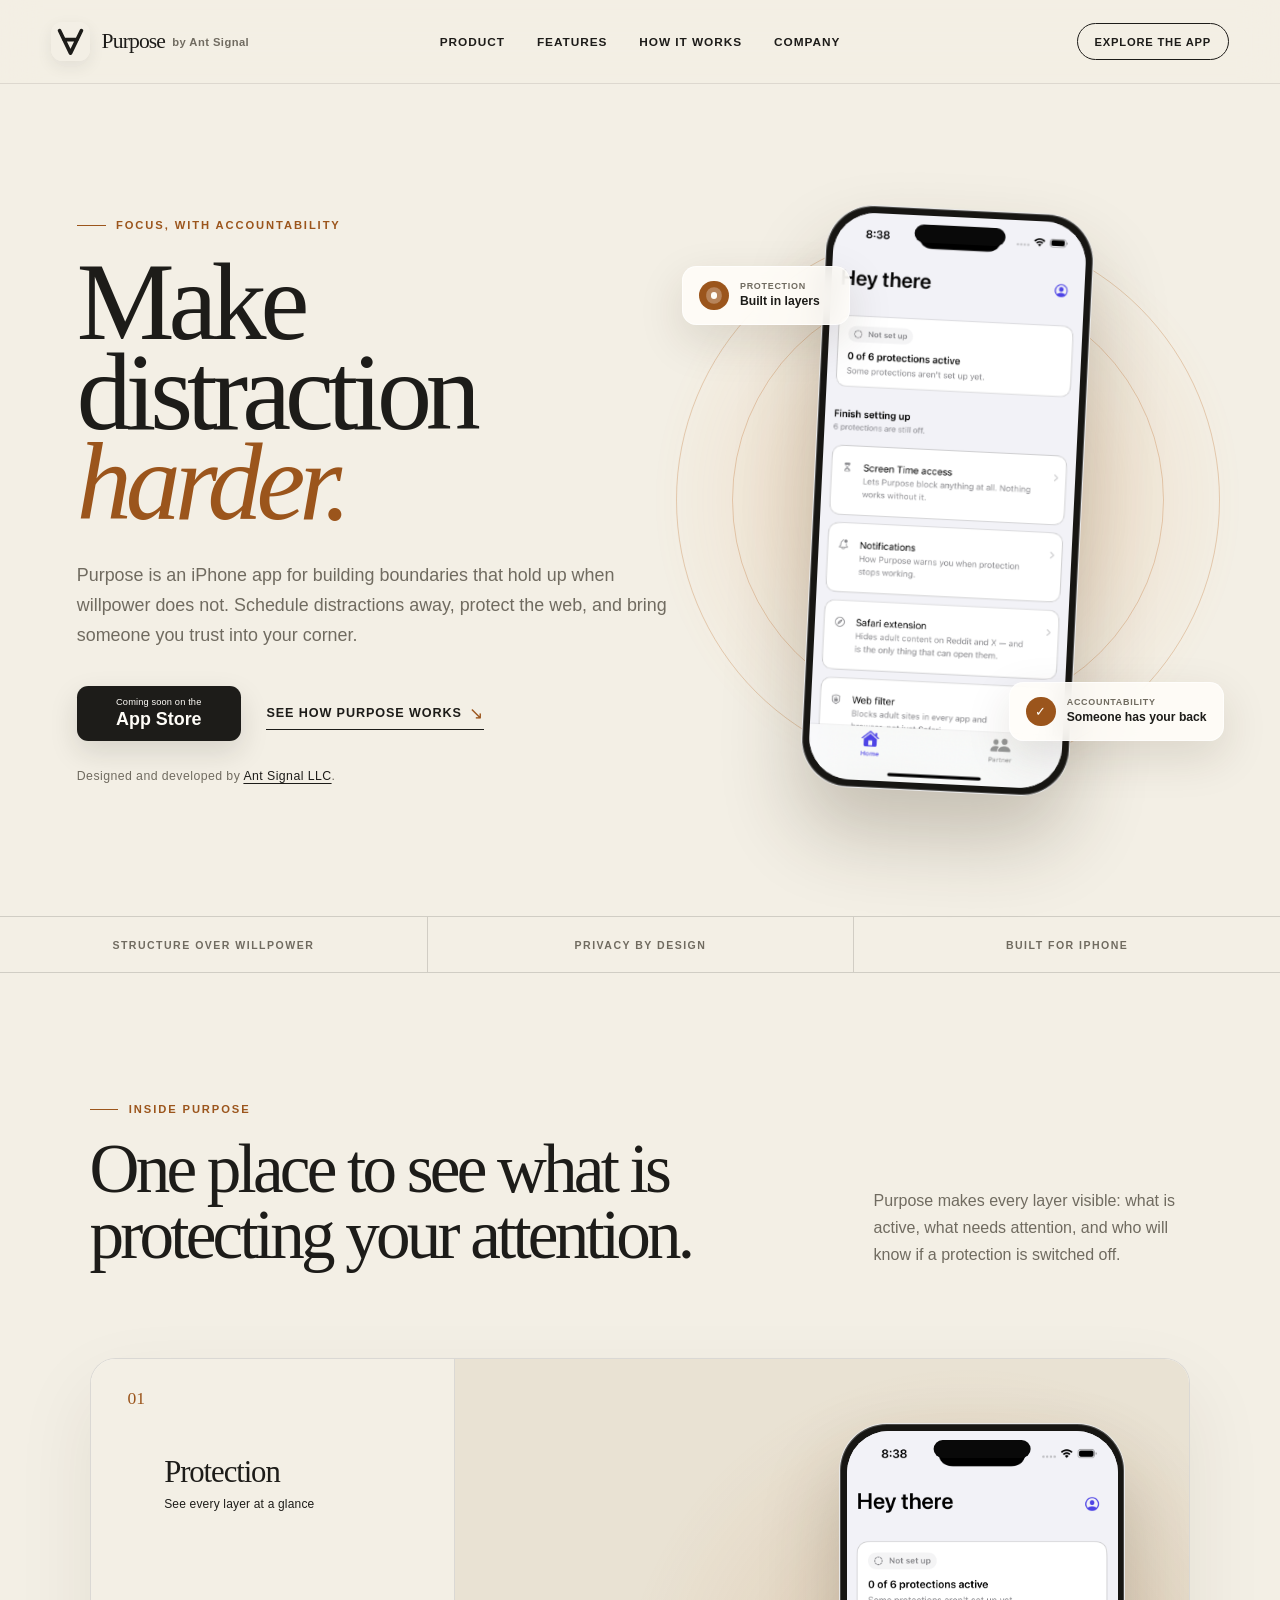
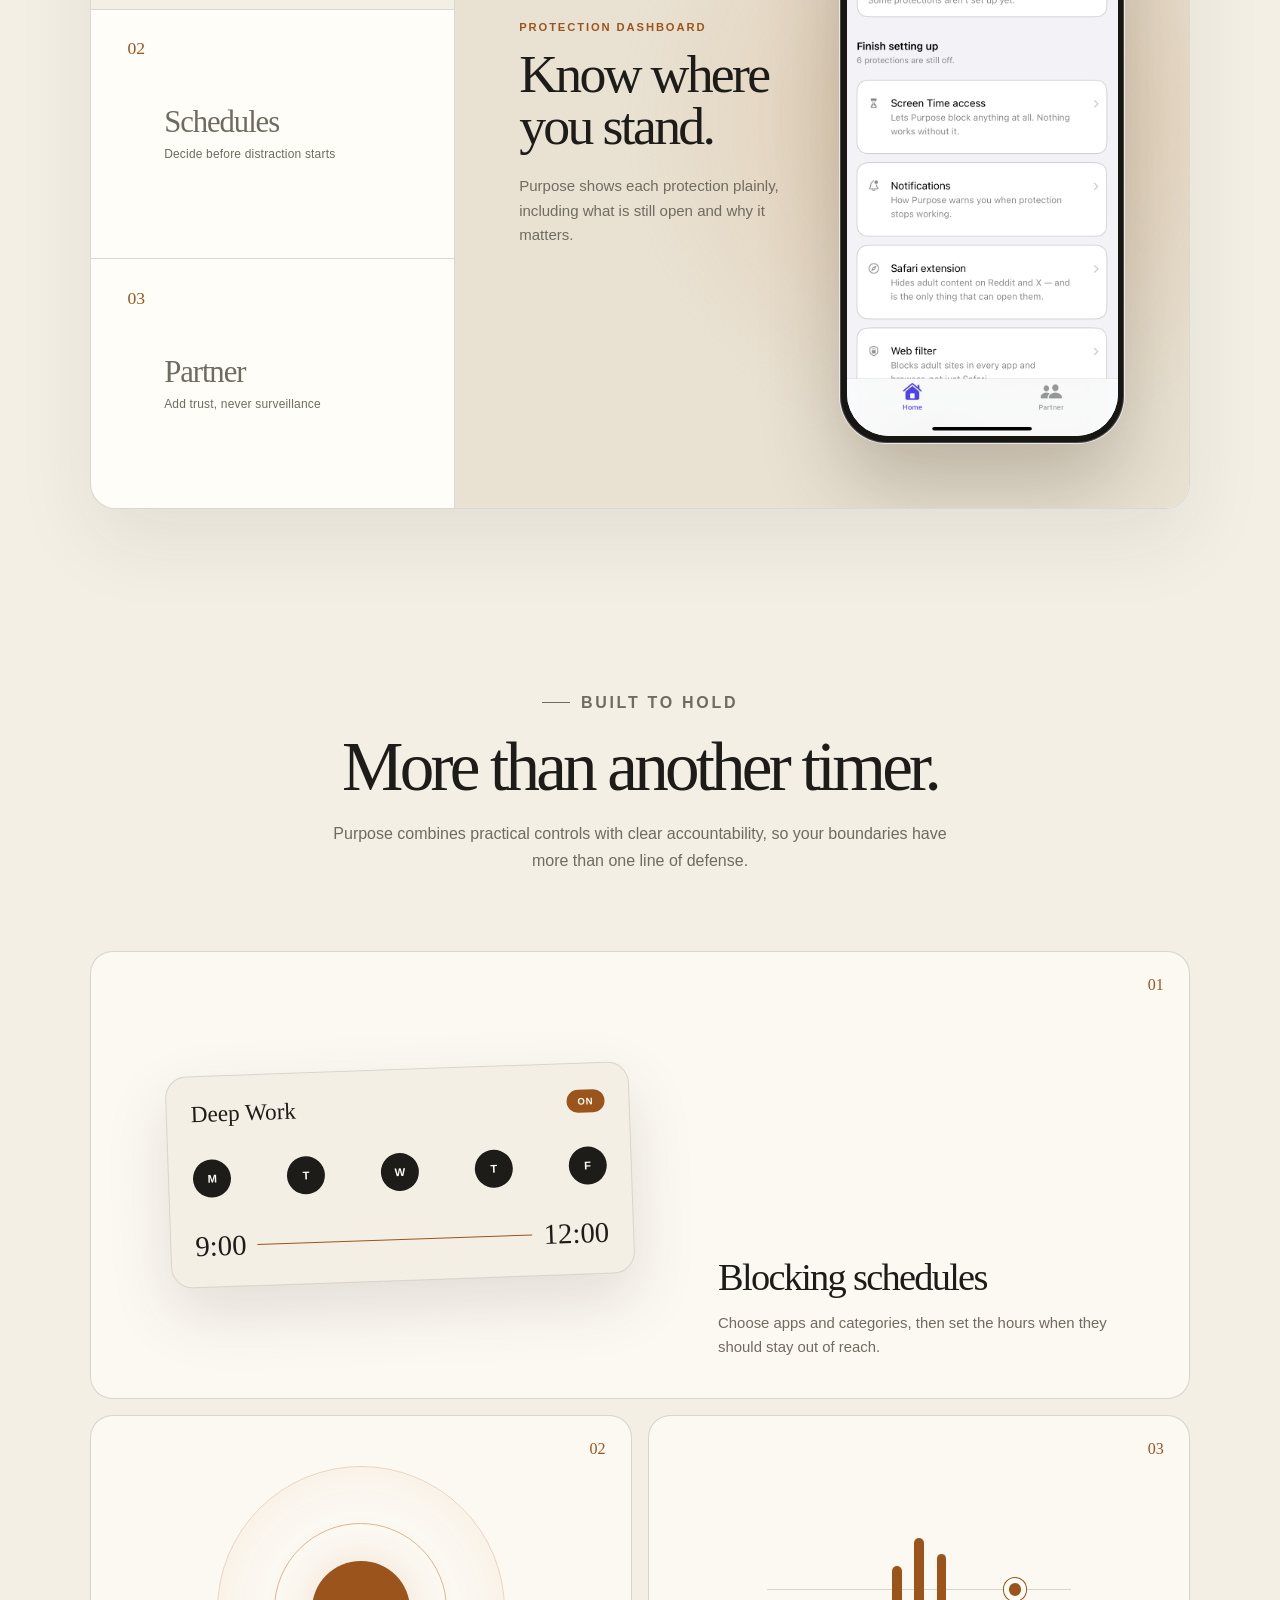
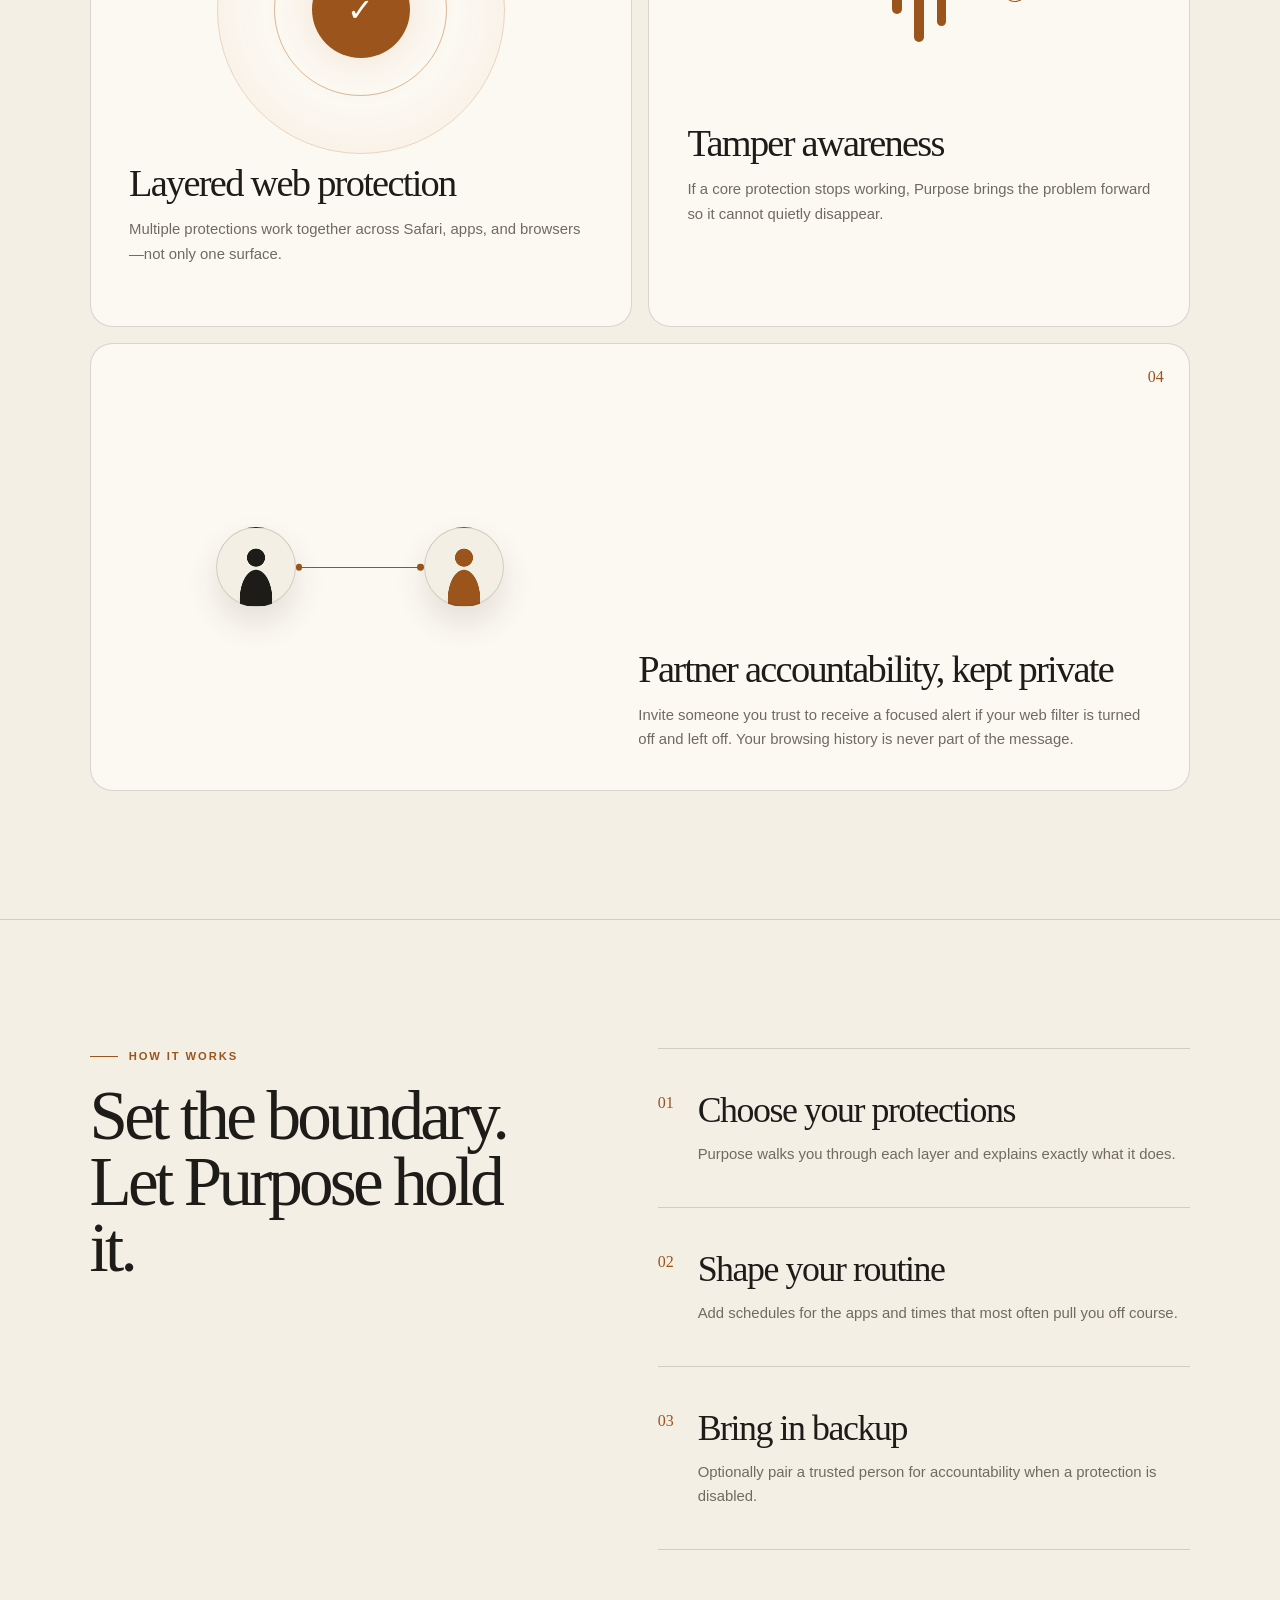
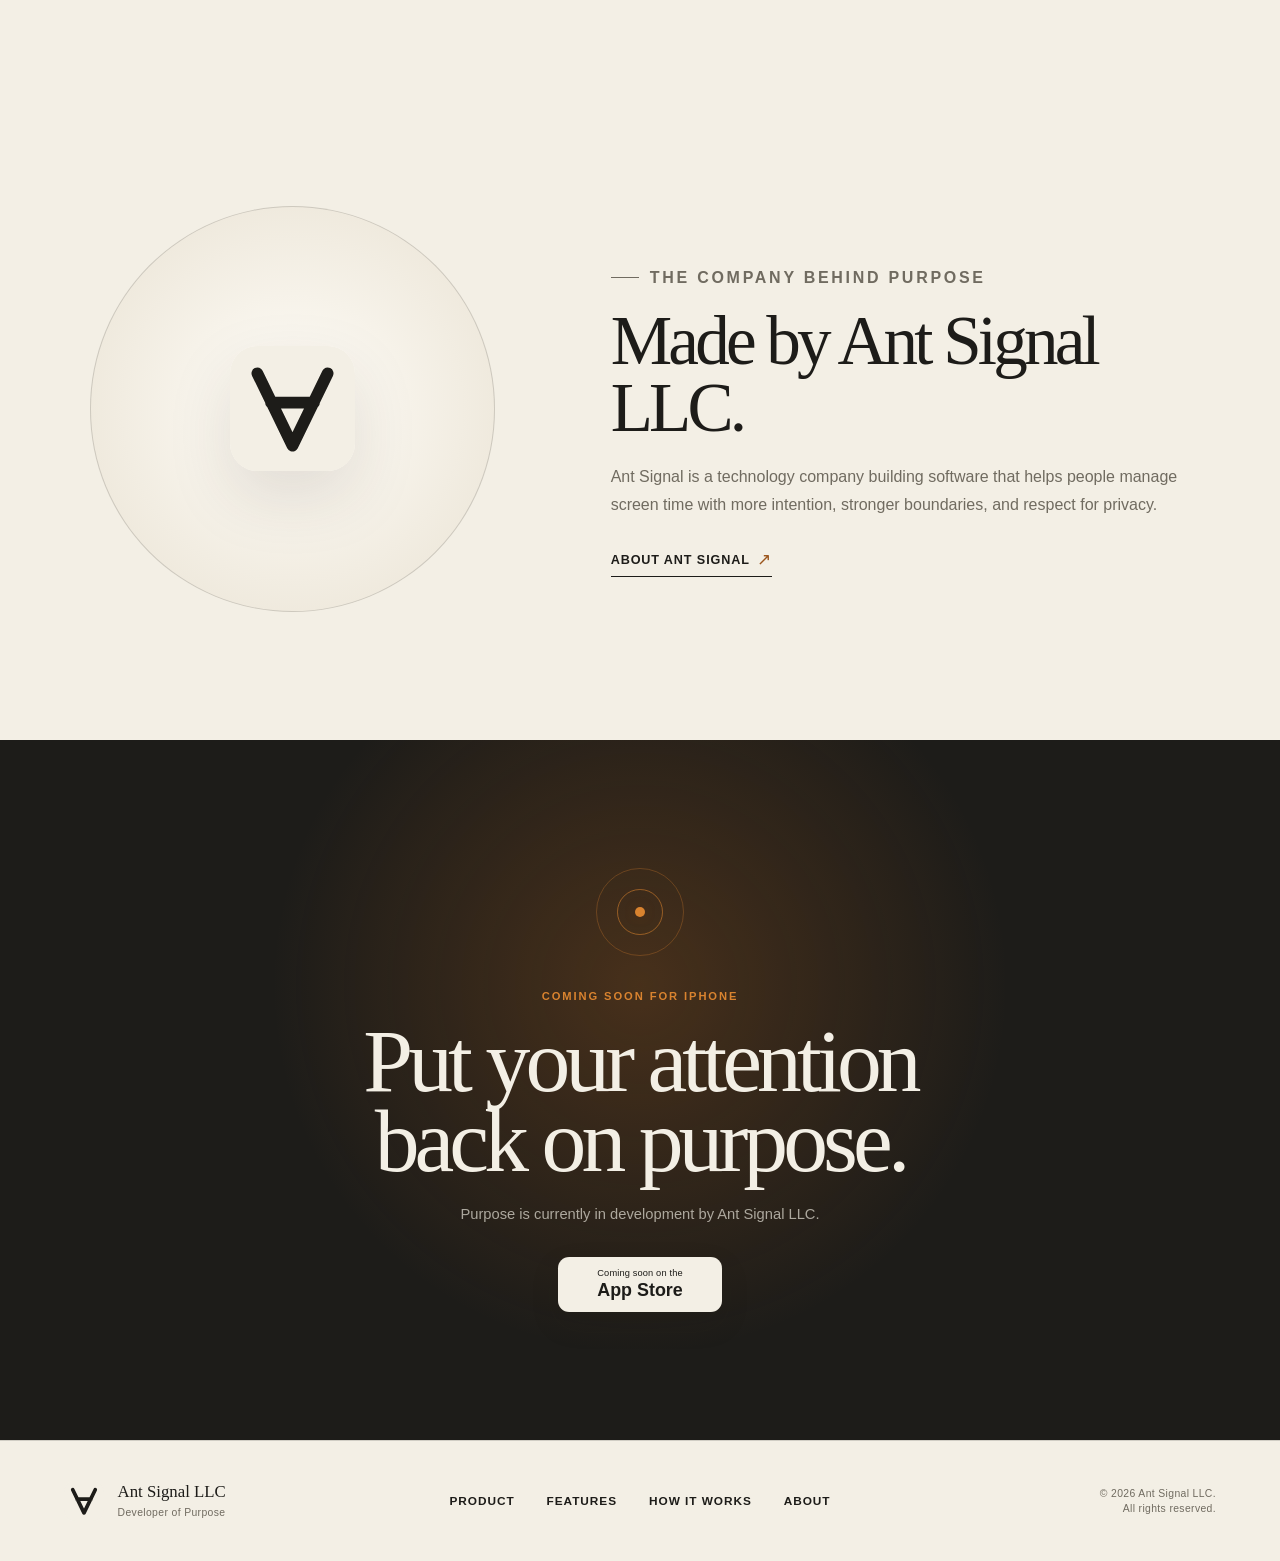
==== commit a19469de: "removed logo" ====
--- a/index.html
+++ b/index.html
@@ -108,7 +108,6 @@
           </p>
           <div class="hero__actions">
             <span class="app-store-button" aria-label="Purpose is coming soon on the App Store">
-              <span class="apple-mark" aria-hidden="true">●</span>
               <span><small>Coming soon on the</small>App Store</span>
             </span>
             <a class="text-link" href="#product">See how Purpose works <span aria-hidden="true">↘</span></a>
@@ -386,7 +385,6 @@
         <h2 id="closing-title">Put your attention<br>back on purpose.</h2>
         <p>Purpose is currently in development by Ant Signal LLC.</p>
         <span class="app-store-button app-store-button--light" aria-label="Purpose is coming soon on the App Store">
-          <span class="apple-mark" aria-hidden="true">●</span>
           <span><small>Coming soon on the</small>App Store</span>
         </span>
       </section>
--- a/styles.css
+++ b/styles.css
@@ -276,8 +276,8 @@
 .app-store-button {
   display: inline-flex;
   align-items: center;
-  gap: 0.65rem;
-  min-width: 11.25rem;
+  justify-content: center;
+  min-width: 10.25rem;
   min-height: 3.45rem;
   padding: 0.55rem 1.15rem;
   border-radius: 0.7rem;
@@ -298,39 +298,6 @@
   font-size: 0.58rem;
   font-weight: 500;
   letter-spacing: 0.015em;
-}
-
-.apple-mark {
-  position: relative;
-  width: 1.4rem;
-  color: transparent;
-}
-
-.apple-mark::before,
-.apple-mark::after {
-  position: absolute;
-  content: "";
-  background: currentColor;
-}
-
-.apple-mark::before {
-  top: -0.57rem;
-  left: 0.16rem;
-  width: 1.05rem;
-  height: 1.25rem;
-  border-radius: 55% 45% 52% 48%;
-  background: var(--white);
-  transform: rotate(-8deg);
-}
-
-.apple-mark::after {
-  top: -0.88rem;
-  left: 0.74rem;
-  width: 0.42rem;
-  height: 0.28rem;
-  border-radius: 80% 10% 80% 10%;
-  background: var(--white);
-  transform: rotate(-28deg);
 }
 
 .text-link {
@@ -1125,11 +1092,6 @@
   background: var(--paper);
 }
 
-.app-store-button--light .apple-mark::before,
-.app-store-button--light .apple-mark::after {
-  background: var(--ink);
-}
-
 .site-footer {
   display: grid;
   grid-template-columns: 1fr auto 1fr;
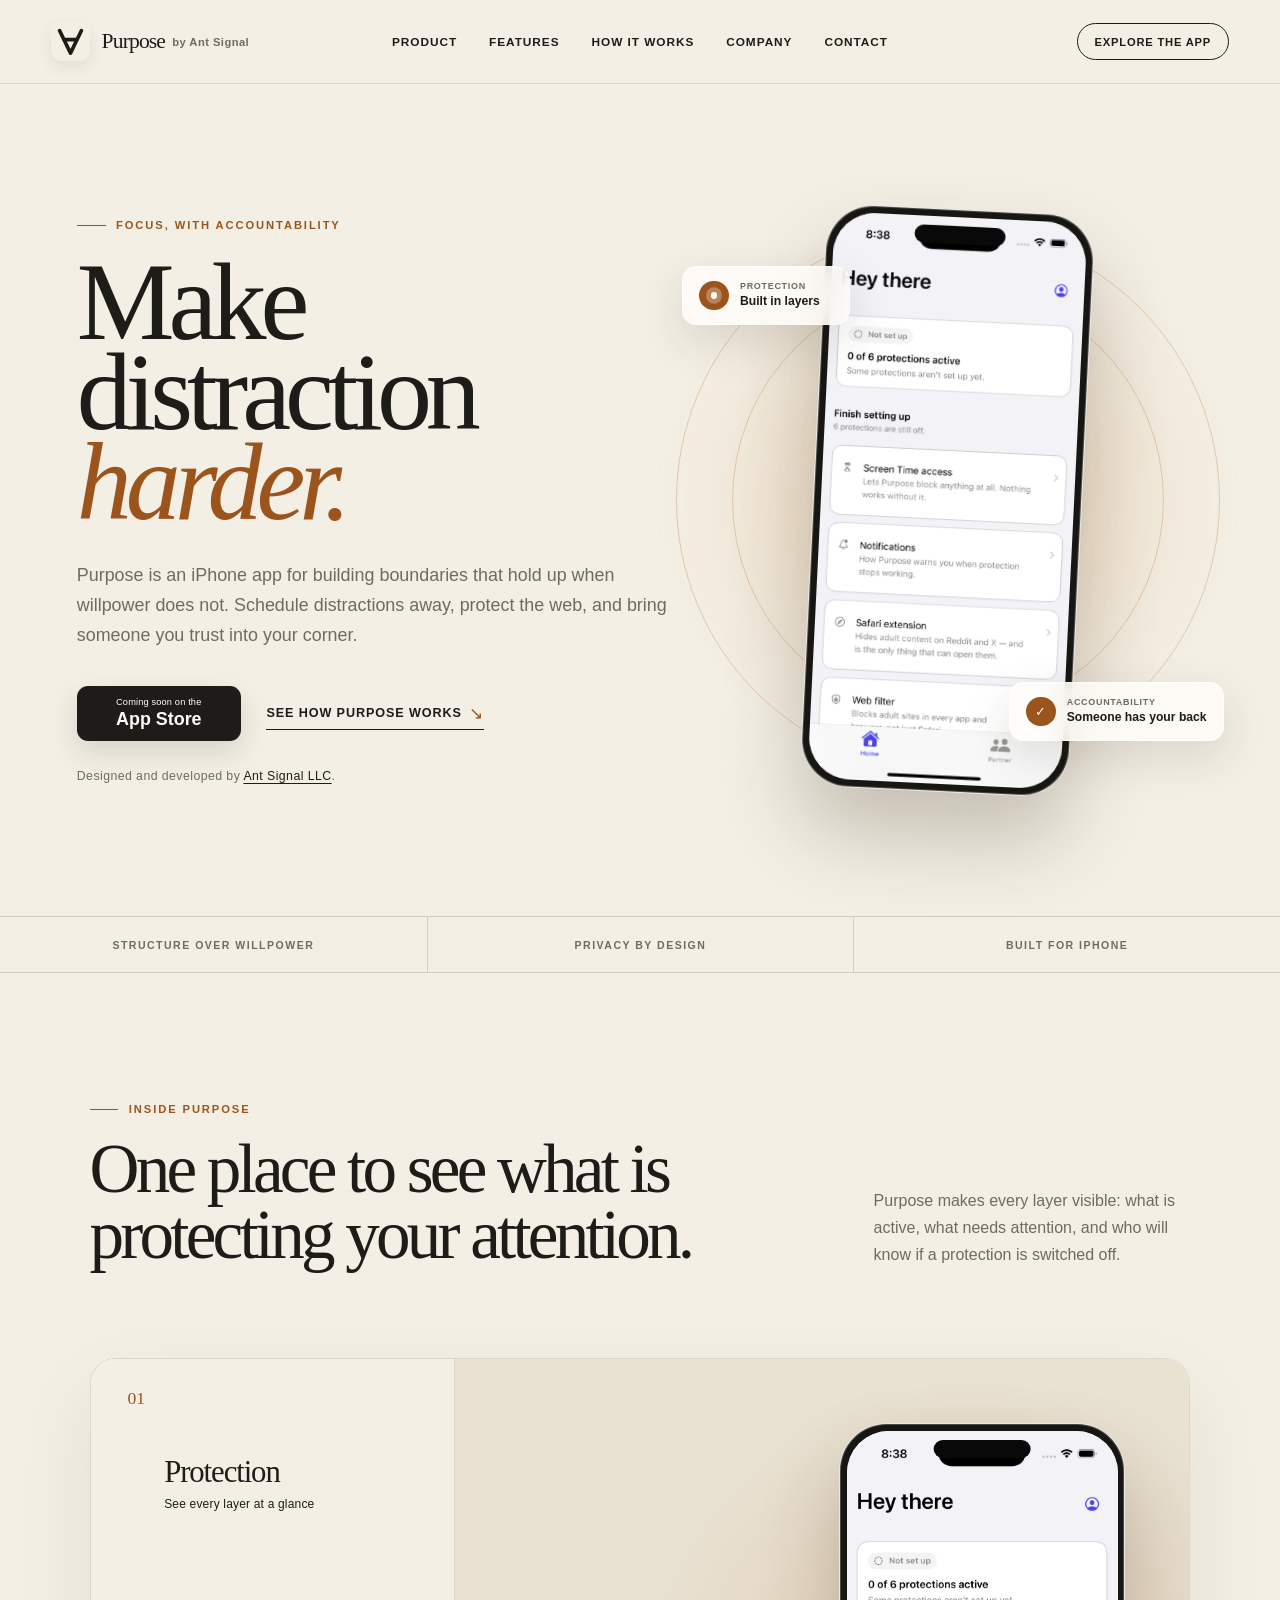
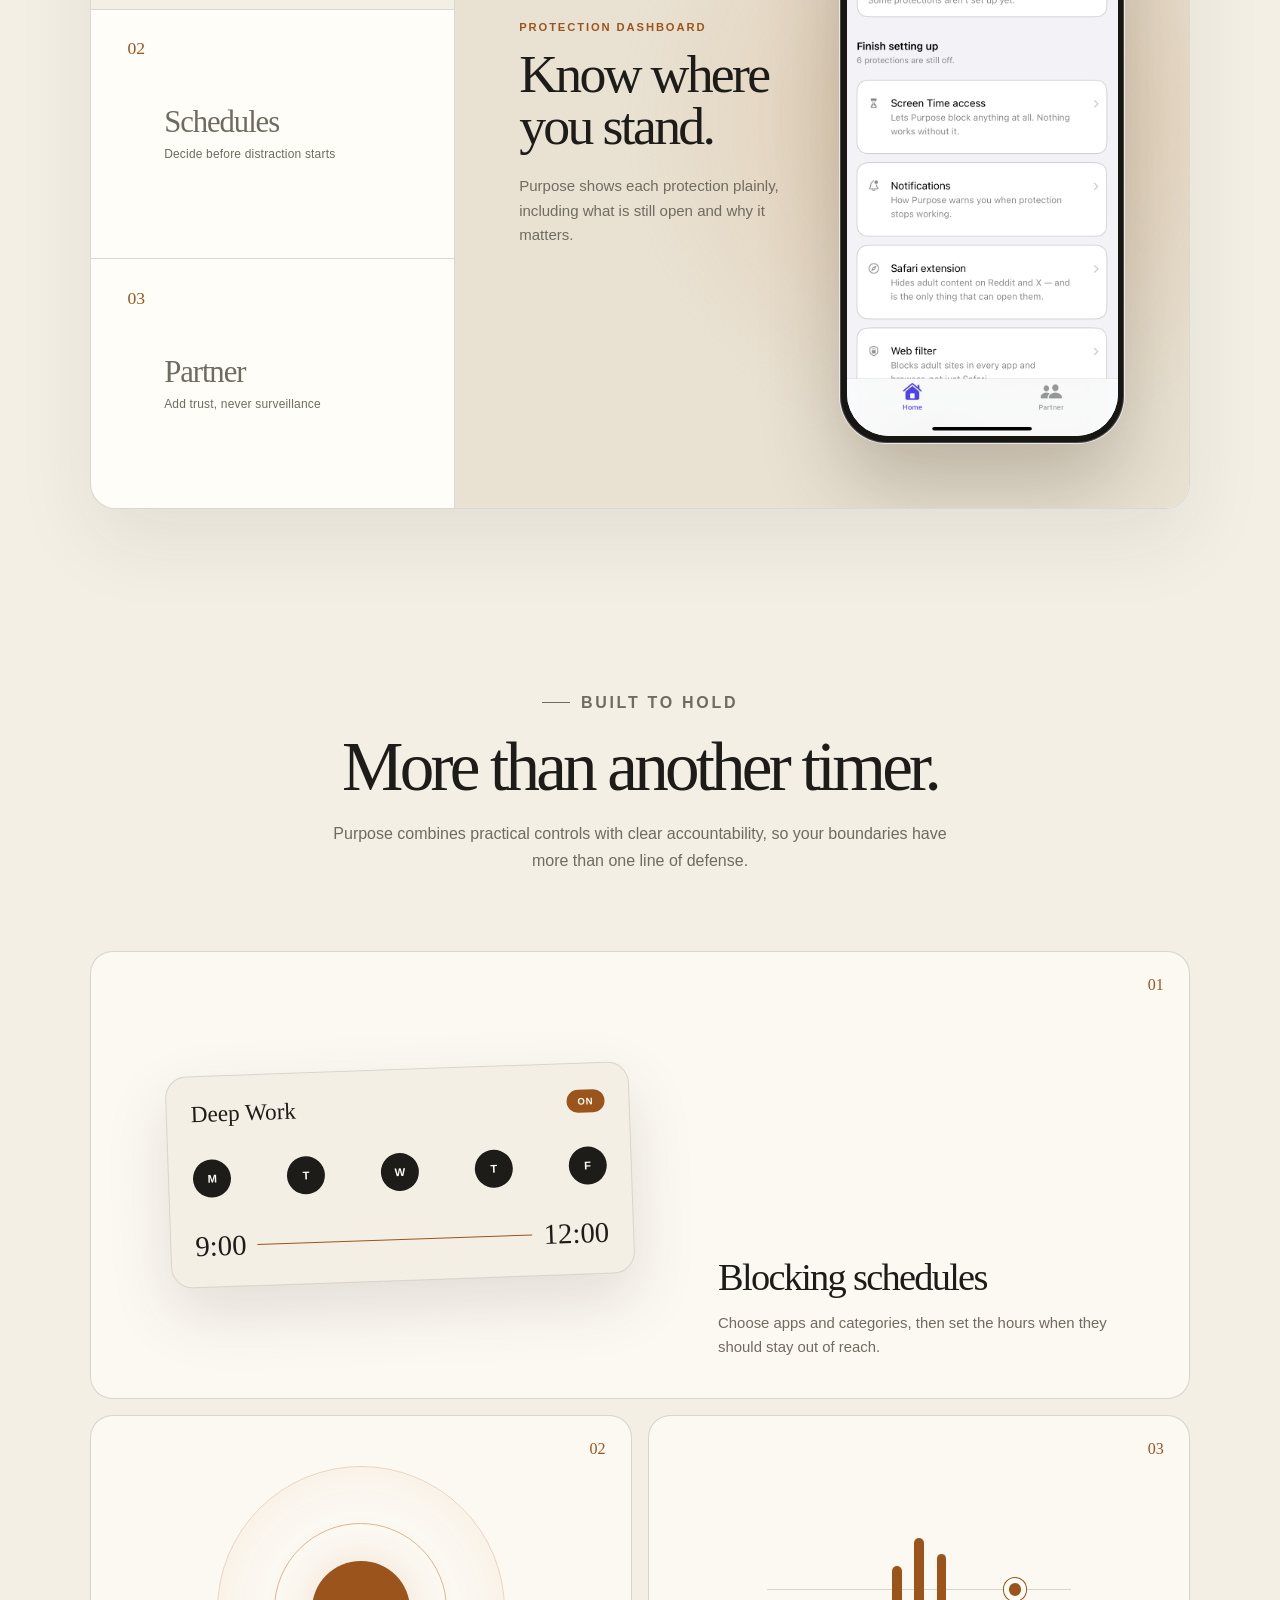
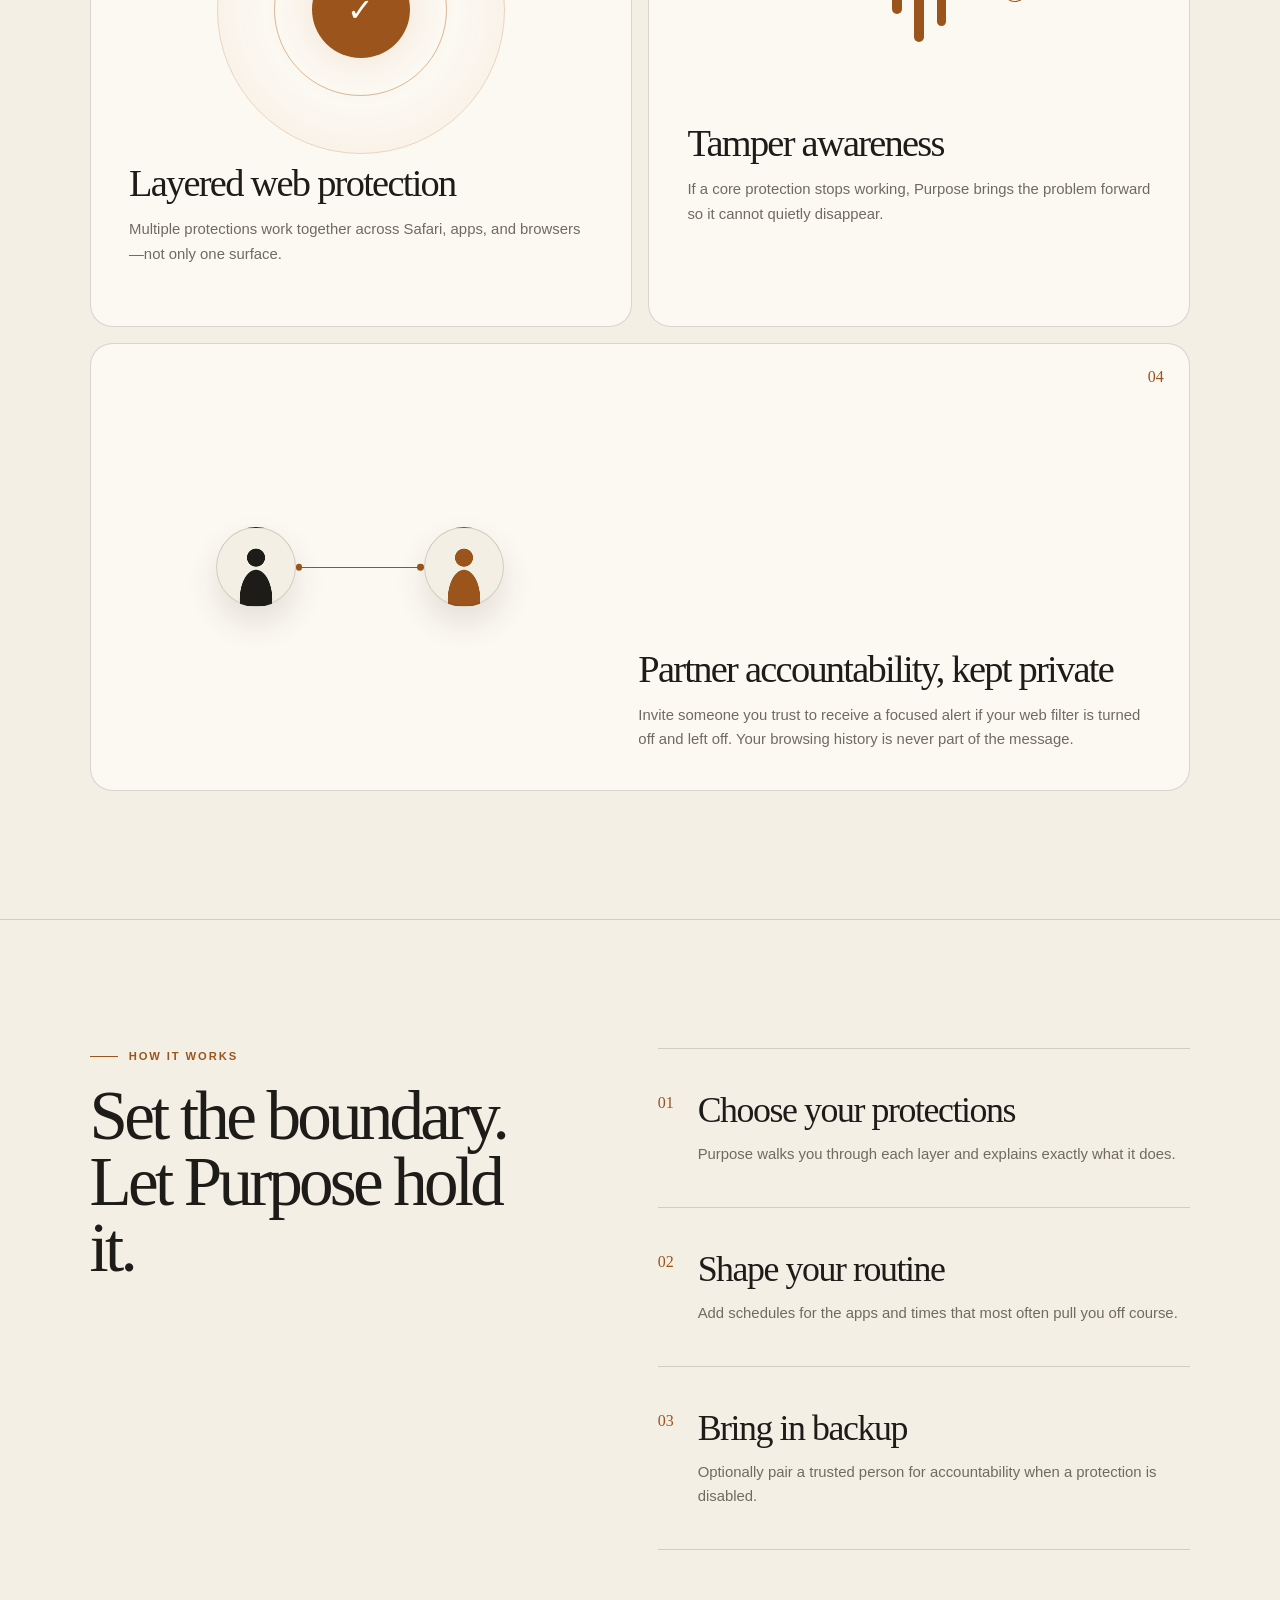
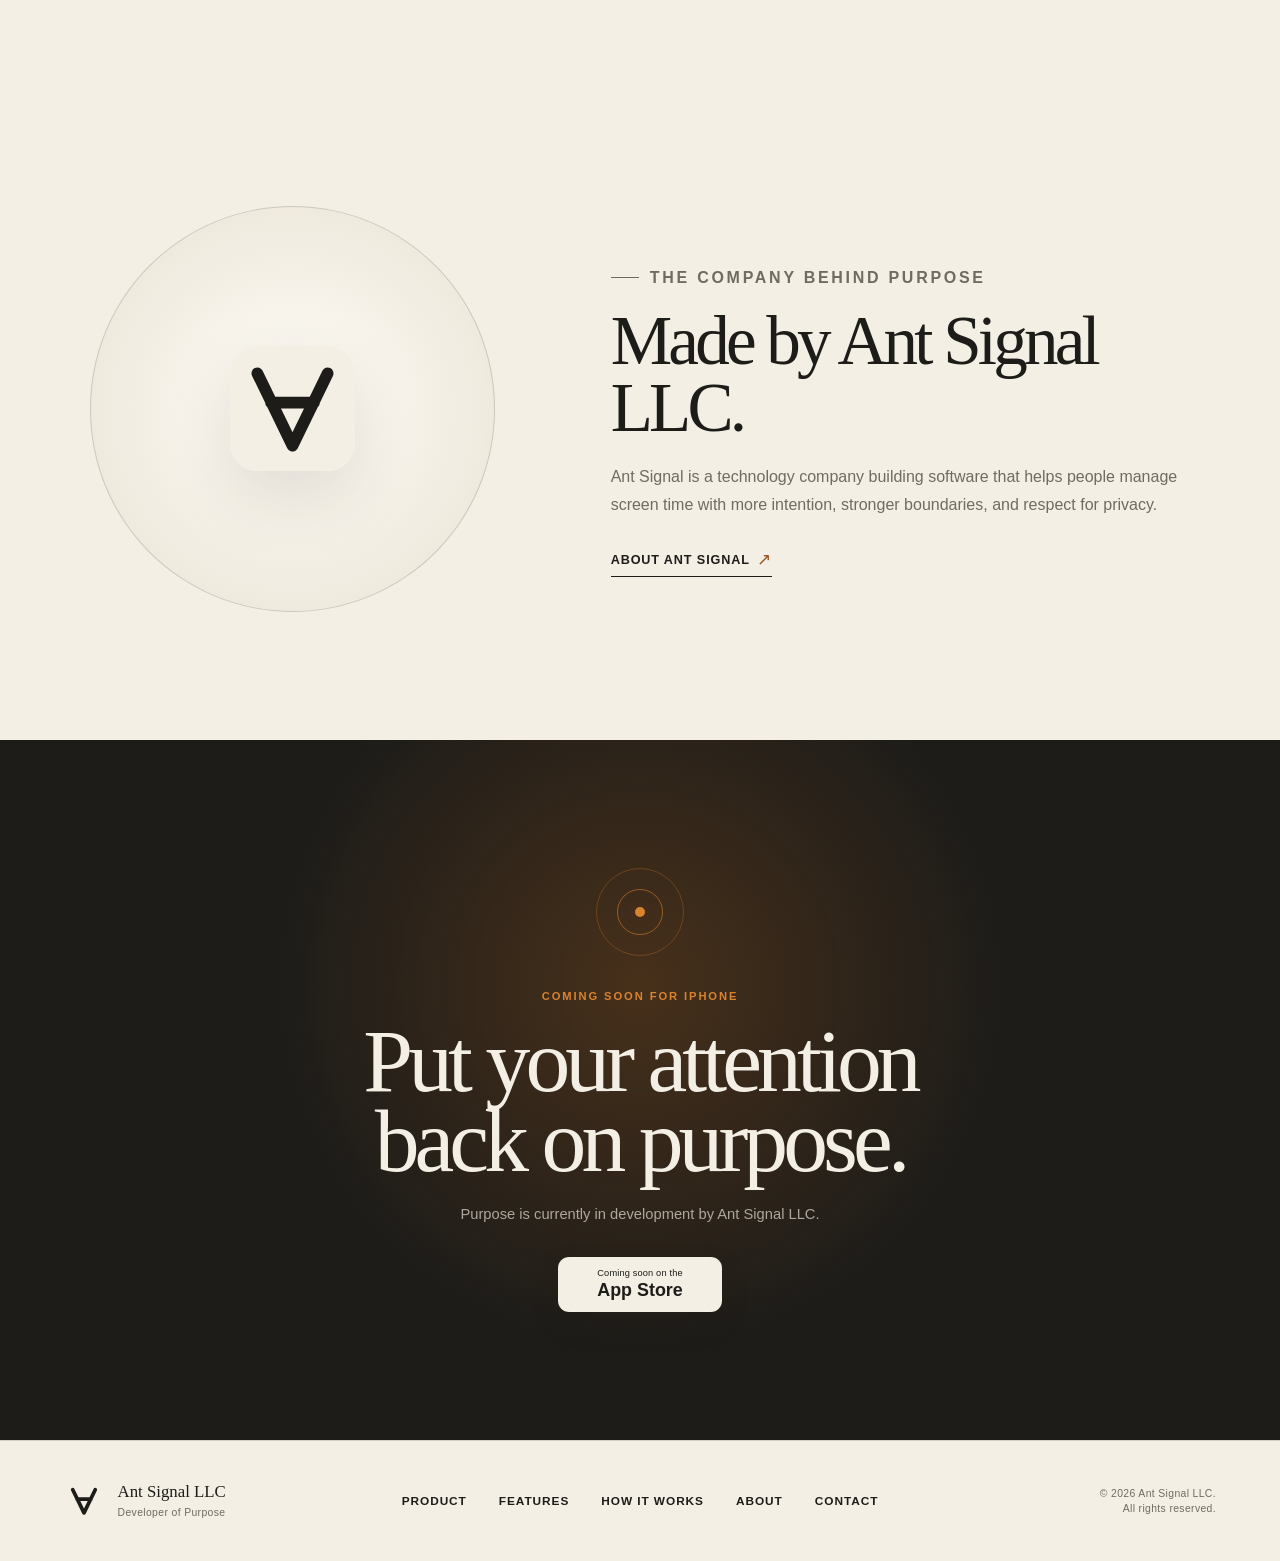
==== commit 8ee14eb5: "contact page" ====
--- a/index.html
+++ b/index.html
@@ -47,6 +47,14 @@
             "name": "Ant Signal LLC",
             "url": "https://antsignal.com/",
             "logo": "https://antsignal.com/assets/ant-signal-icon.svg",
+            "address": {
+              "@type": "PostalAddress",
+              "streetAddress": "5900 Balcones Dr Ste 100",
+              "addressLocality": "Austin",
+              "addressRegion": "TX",
+              "postalCode": "78731",
+              "addressCountry": "US"
+            },
             "founder": [
               { "@type": "Person", "name": "Ahmad Shafaat Ahsen", "jobTitle": "CEO" },
               { "@type": "Person", "name": "Manaf Asif", "jobTitle": "CTO" }
@@ -73,7 +81,7 @@
       }
     </script>
 
-    <link rel="stylesheet" href="styles.css?v=3">
+    <link rel="stylesheet" href="styles.css?v=6">
     <script src="script.js?v=3" defer></script>
   </head>
   <body>
@@ -91,6 +99,7 @@
         <a href="#features">Features</a>
         <a href="#how-it-works">How it works</a>
         <a href="#company">Company</a>
+        <a href="contact/">Contact</a>
       </nav>
 
       <a class="nav-cta" href="#product">Explore the app</a>
@@ -400,6 +409,7 @@
         <a href="#features">Features</a>
         <a href="#how-it-works">How it works</a>
         <a href="about/">About</a>
+        <a href="contact/">Contact</a>
       </nav>
       <p class="footer-legal">&copy; 2026 Ant Signal LLC.<br>All rights reserved.</p>
     </footer>
--- a/styles.css
+++ b/styles.css
@@ -1234,17 +1234,16 @@
   background: rgba(255, 253, 248, 0.7);
 }
 
-.leader-card__initials {
-  display: grid;
+.leader-card__photo {
+  display: block;
   flex: 0 0 auto;
-  width: 5rem;
+  width: 6rem;
+  height: 6rem;
   aspect-ratio: 1;
-  place-items: center;
+  border: 1px solid rgba(29, 28, 25, 0.18);
   border-radius: 50%;
-  color: var(--paper);
-  background: var(--ink);
-  font-family: var(--serif);
-  font-size: 1.4rem;
+  object-fit: cover;
+  box-shadow: 0 0.75rem 1.6rem rgba(54, 40, 19, 0.14);
 }
 
 .leader-card h3 {
@@ -1278,6 +1277,199 @@
   font-size: clamp(2.8rem, 4.7vw, 4.8rem);
 }
 
+/* Contact */
+
+.contact-page {
+  max-width: 96rem;
+  margin-inline: auto;
+}
+
+.contact-hero {
+  display: grid;
+  grid-template-columns: minmax(0, 1fr) minmax(20rem, 0.5fr);
+  align-items: end;
+  gap: clamp(3rem, 9vw, 9rem);
+  min-height: 32rem;
+  padding: clamp(5rem, 9vw, 8rem) clamp(1.5rem, 7vw, 8rem);
+}
+
+.contact-hero .eyebrow {
+  grid-column: 1 / -1;
+  margin-bottom: calc(clamp(3rem, 9vw, 9rem) * -0.72);
+}
+
+.contact-hero h1 {
+  font-size: clamp(4rem, 7.6vw, 7.7rem);
+  line-height: 0.86;
+}
+
+.contact-hero > p:last-child {
+  max-width: 31rem;
+  padding-bottom: 0.5rem;
+  color: var(--muted);
+  font-size: 1rem;
+  line-height: 1.75;
+}
+
+.contact-layout {
+  display: grid;
+  grid-template-columns: minmax(18rem, 0.7fr) minmax(28rem, 1.3fr);
+  align-items: start;
+  gap: clamp(1rem, 2.5vw, 2rem);
+  padding: 0 clamp(1.5rem, 7vw, 8rem) clamp(5rem, 9vw, 8rem);
+}
+
+.contact-details,
+.contact-form-panel {
+  border: 1px solid var(--line);
+  border-radius: 1.4rem;
+}
+
+.contact-details {
+  padding: clamp(2rem, 4vw, 3.5rem);
+  color: var(--paper);
+  background: var(--ink);
+}
+
+.contact-details .eyebrow {
+  color: var(--amber-bright);
+}
+
+.contact-details h2,
+.contact-form-panel h2 {
+  margin-top: 1.25rem;
+  font-size: clamp(2.5rem, 4.2vw, 4.2rem);
+  line-height: 0.95;
+}
+
+.contact-details address {
+  display: grid;
+  gap: 0.4rem;
+  margin-top: clamp(4rem, 8vw, 7rem);
+  font-style: normal;
+  line-height: 1.55;
+}
+
+.contact-details address strong {
+  margin-bottom: 0.35rem;
+  color: var(--amber-bright);
+  font-family: var(--serif);
+  font-size: 1.35rem;
+  font-weight: 400;
+}
+
+.contact-details > p:last-child {
+  margin-top: 2rem;
+  padding-top: 2rem;
+  border-top: 1px solid rgba(243, 239, 229, 0.18);
+  color: rgba(243, 239, 229, 0.65);
+  font-size: 0.86rem;
+  line-height: 1.65;
+}
+
+.contact-form-panel {
+  padding: clamp(2rem, 5vw, 4.5rem);
+  background: rgba(255, 253, 248, 0.76);
+}
+
+.contact-form {
+  display: grid;
+  gap: 1.5rem;
+  margin-top: clamp(3rem, 6vw, 5rem);
+}
+
+.form-grid {
+  display: grid;
+  grid-template-columns: repeat(2, minmax(0, 1fr));
+  gap: 1rem;
+}
+
+.form-field {
+  display: grid;
+  gap: 0.6rem;
+}
+
+.form-field > span {
+  font-size: 0.68rem;
+  font-weight: 700;
+  letter-spacing: 0.12em;
+  text-transform: uppercase;
+}
+
+.form-field input,
+.form-field textarea {
+  width: 100%;
+  border: 1px solid var(--line);
+  border-radius: 0.7rem;
+  color: var(--ink);
+  background: var(--white);
+  font: inherit;
+  line-height: 1.5;
+  transition: border-color 160ms ease, box-shadow 160ms ease;
+}
+
+.form-field input {
+  min-height: 3.3rem;
+  padding: 0.75rem 0.9rem;
+}
+
+.form-field textarea {
+  min-height: 10rem;
+  padding: 0.9rem;
+  resize: vertical;
+}
+
+.form-field input:hover,
+.form-field textarea:hover {
+  border-color: rgba(29, 28, 25, 0.36);
+}
+
+.form-field input:focus-visible,
+.form-field textarea:focus-visible {
+  border-color: var(--amber);
+  outline: 0;
+  box-shadow: 0 0 0 3px var(--amber-soft);
+}
+
+.contact-form__footer {
+  display: flex;
+  align-items: center;
+  gap: 1.5rem;
+}
+
+.contact-form button {
+  flex: 0 0 auto;
+  padding: 0.95rem 1.25rem;
+  border: 1px solid var(--ink);
+  border-radius: 100vmax;
+  color: var(--paper);
+  background: var(--ink);
+  cursor: pointer;
+  font-size: 0.7rem;
+  font-weight: 700;
+  letter-spacing: 0.08em;
+  text-transform: uppercase;
+  transition: color 160ms ease, background 160ms ease;
+}
+
+.contact-form button:hover {
+  color: var(--ink);
+  background: var(--paper);
+}
+
+.form-note,
+.form-status {
+  color: var(--muted);
+  font-size: 0.72rem;
+  line-height: 1.55;
+}
+
+.form-status {
+  min-height: 1.15rem;
+  color: var(--amber);
+  font-weight: 650;
+}
+
 @keyframes signal-breathe {
   0%, 100% { opacity: 0.22; transform: scale(0.96); }
   50% { opacity: 0.6; transform: scale(1.04); }
@@ -1444,6 +1636,25 @@
 
   .mission__mark {
     width: 10rem;
+  }
+
+  .contact-hero {
+    grid-template-columns: 1fr;
+    align-items: start;
+    gap: 2rem;
+  }
+
+  .contact-hero .eyebrow {
+    grid-column: auto;
+    margin-bottom: 0;
+  }
+
+  .contact-layout {
+    grid-template-columns: 1fr;
+  }
+
+  .contact-details address {
+    margin-top: 3.5rem;
   }
 }
 
@@ -1586,13 +1797,41 @@
     padding: 1.5rem;
   }
 
-  .leader-card__initials {
-    width: 4rem;
+  .leader-card__photo {
+    width: 4.75rem;
+    height: 4.75rem;
   }
 
   .about-product {
     display: grid;
     margin-inline: 1.25rem;
+  }
+
+  .contact-hero {
+    min-height: auto;
+    padding: 5rem 1.25rem 3rem;
+  }
+
+  .contact-hero h1 {
+    font-size: clamp(3.4rem, 17vw, 5.3rem);
+  }
+
+  .contact-layout {
+    padding: 0 1.25rem 5rem;
+  }
+
+  .contact-details,
+  .contact-form-panel {
+    padding: 1.5rem;
+  }
+
+  .form-grid {
+    grid-template-columns: 1fr;
+  }
+
+  .contact-form__footer {
+    align-items: flex-start;
+    flex-direction: column;
   }
 }
 
